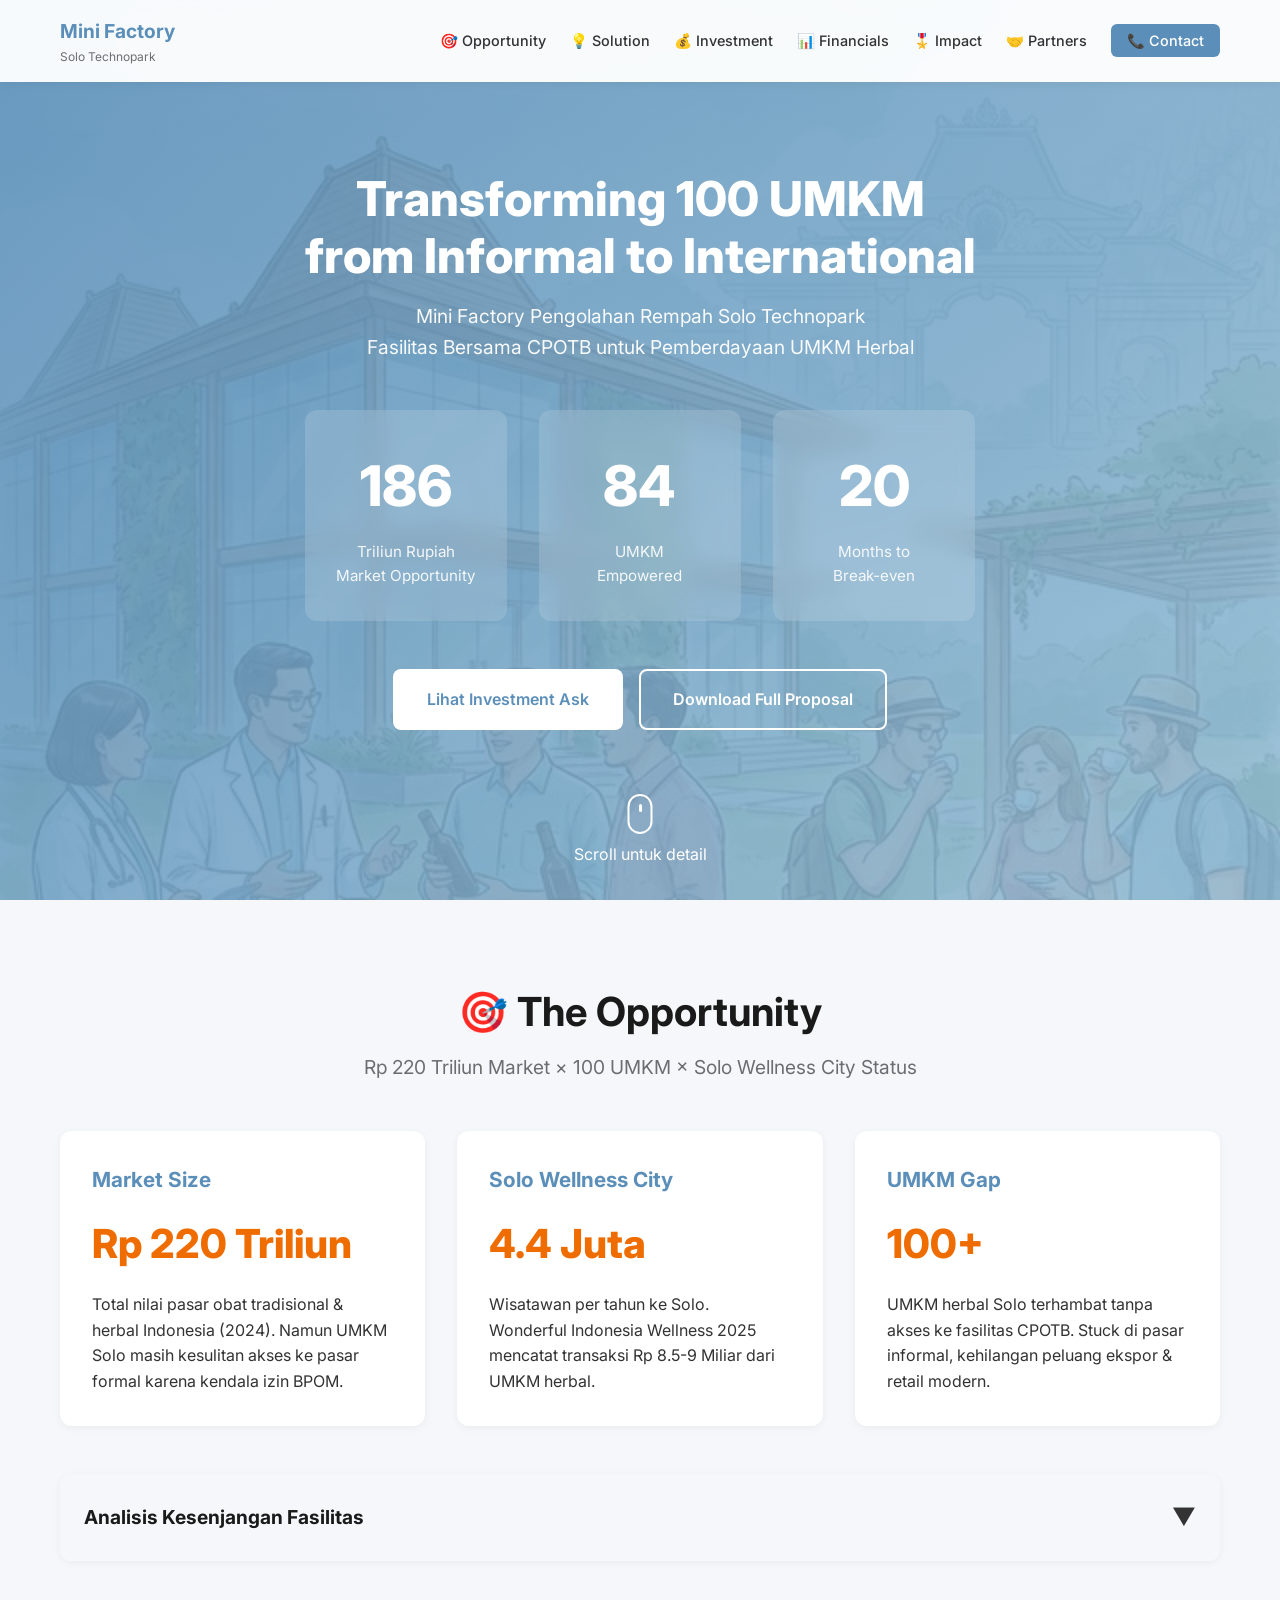
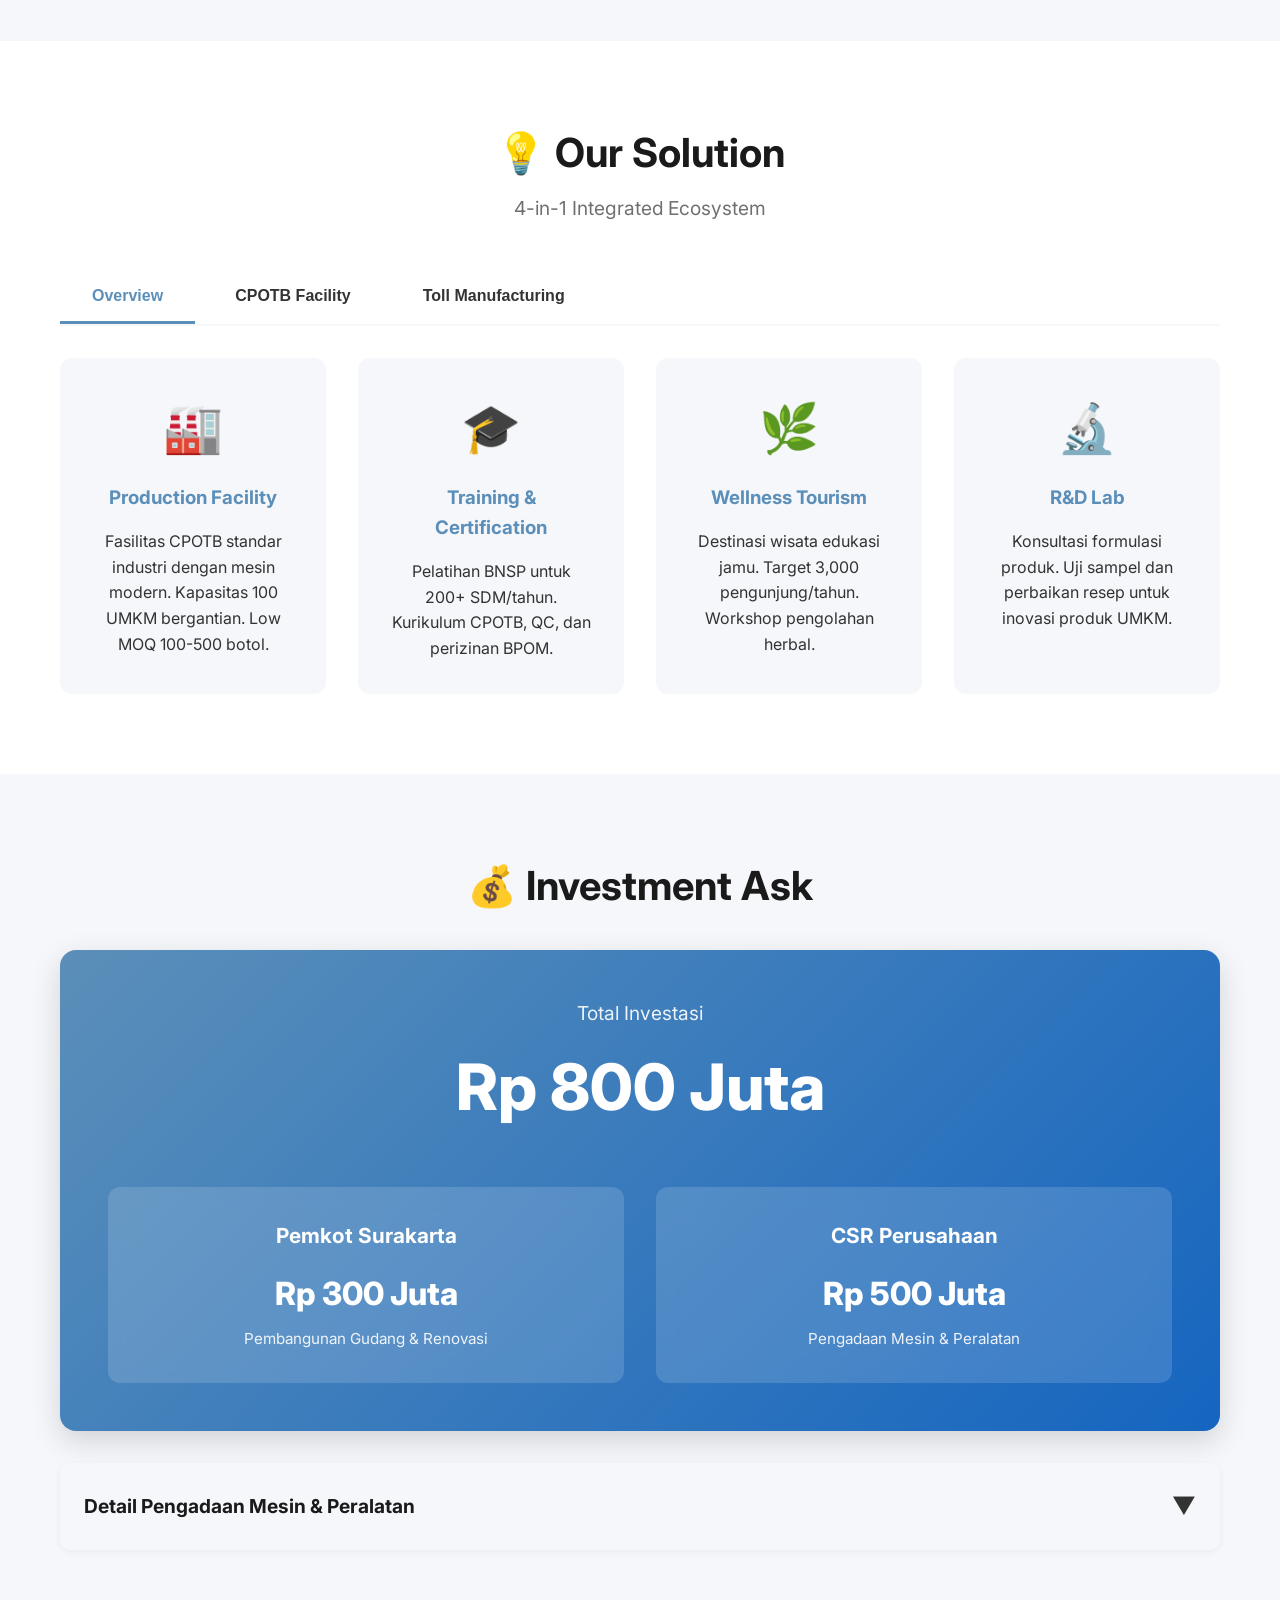
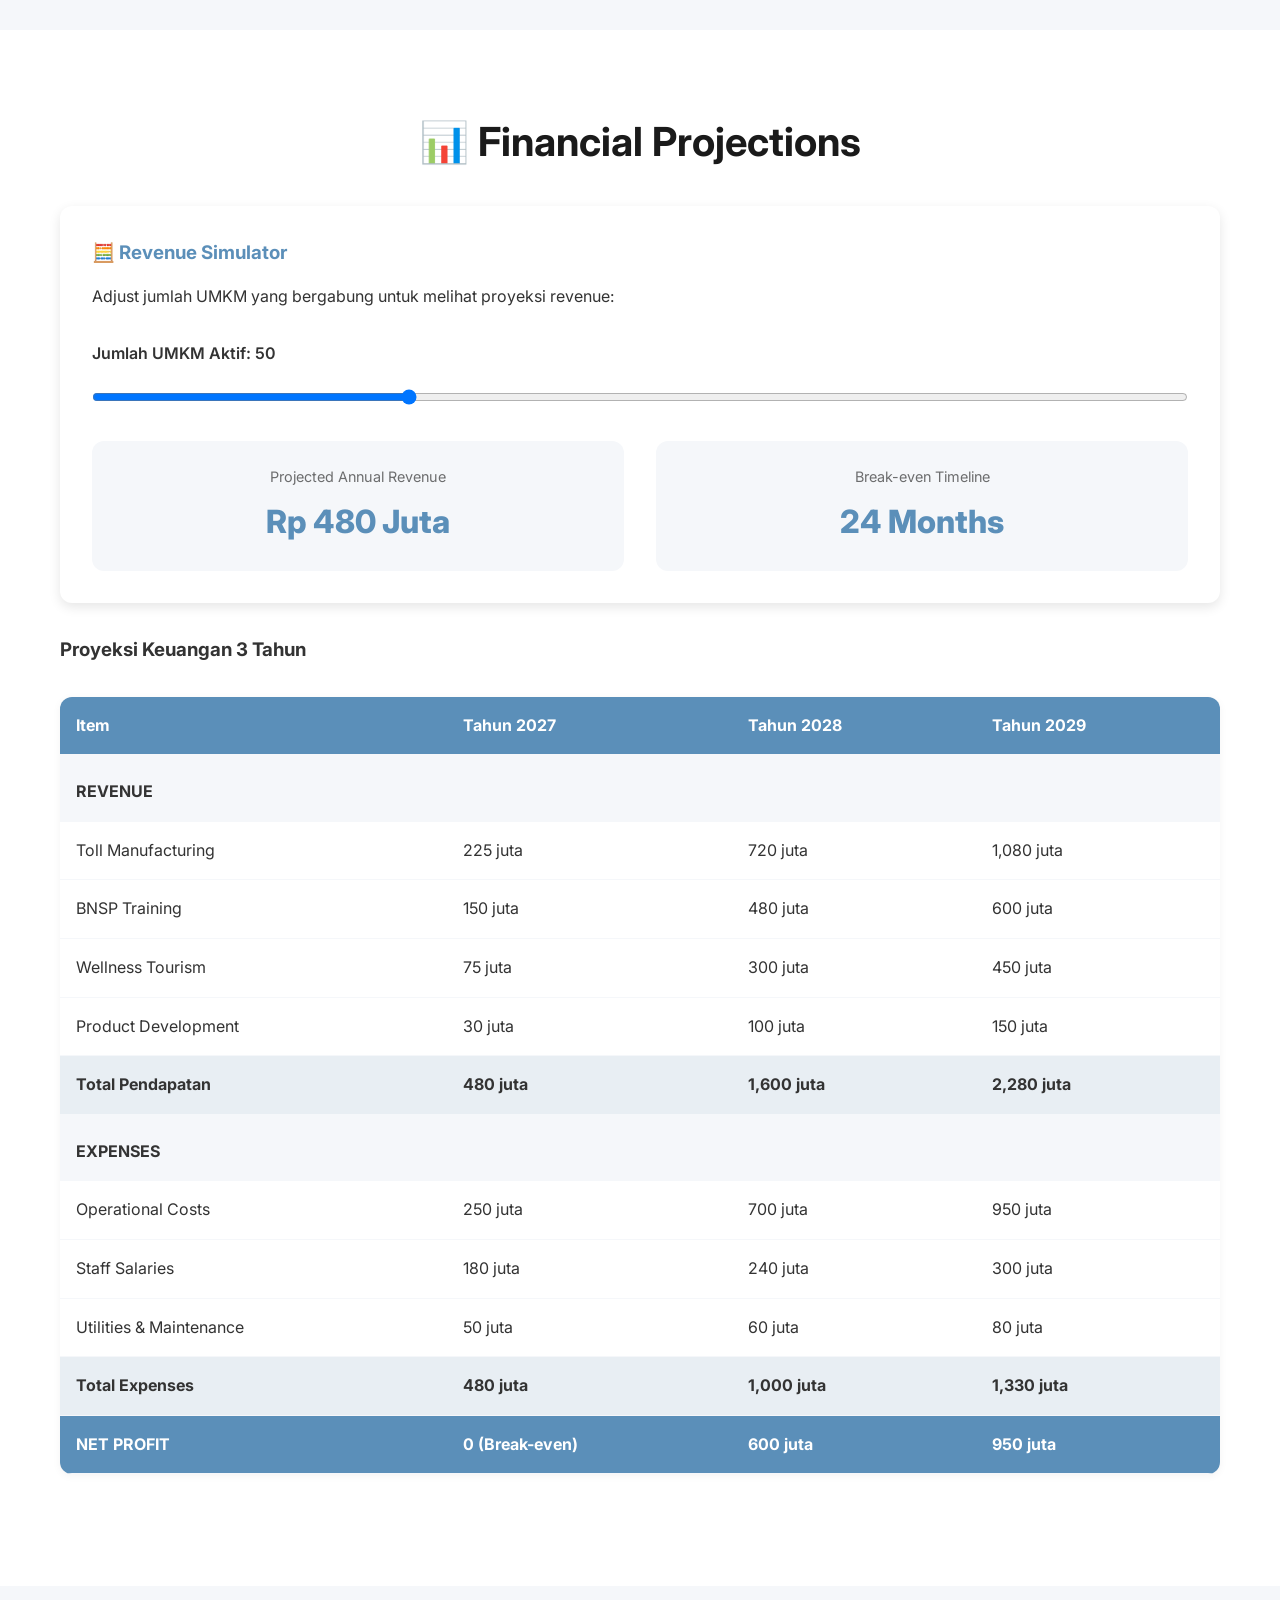
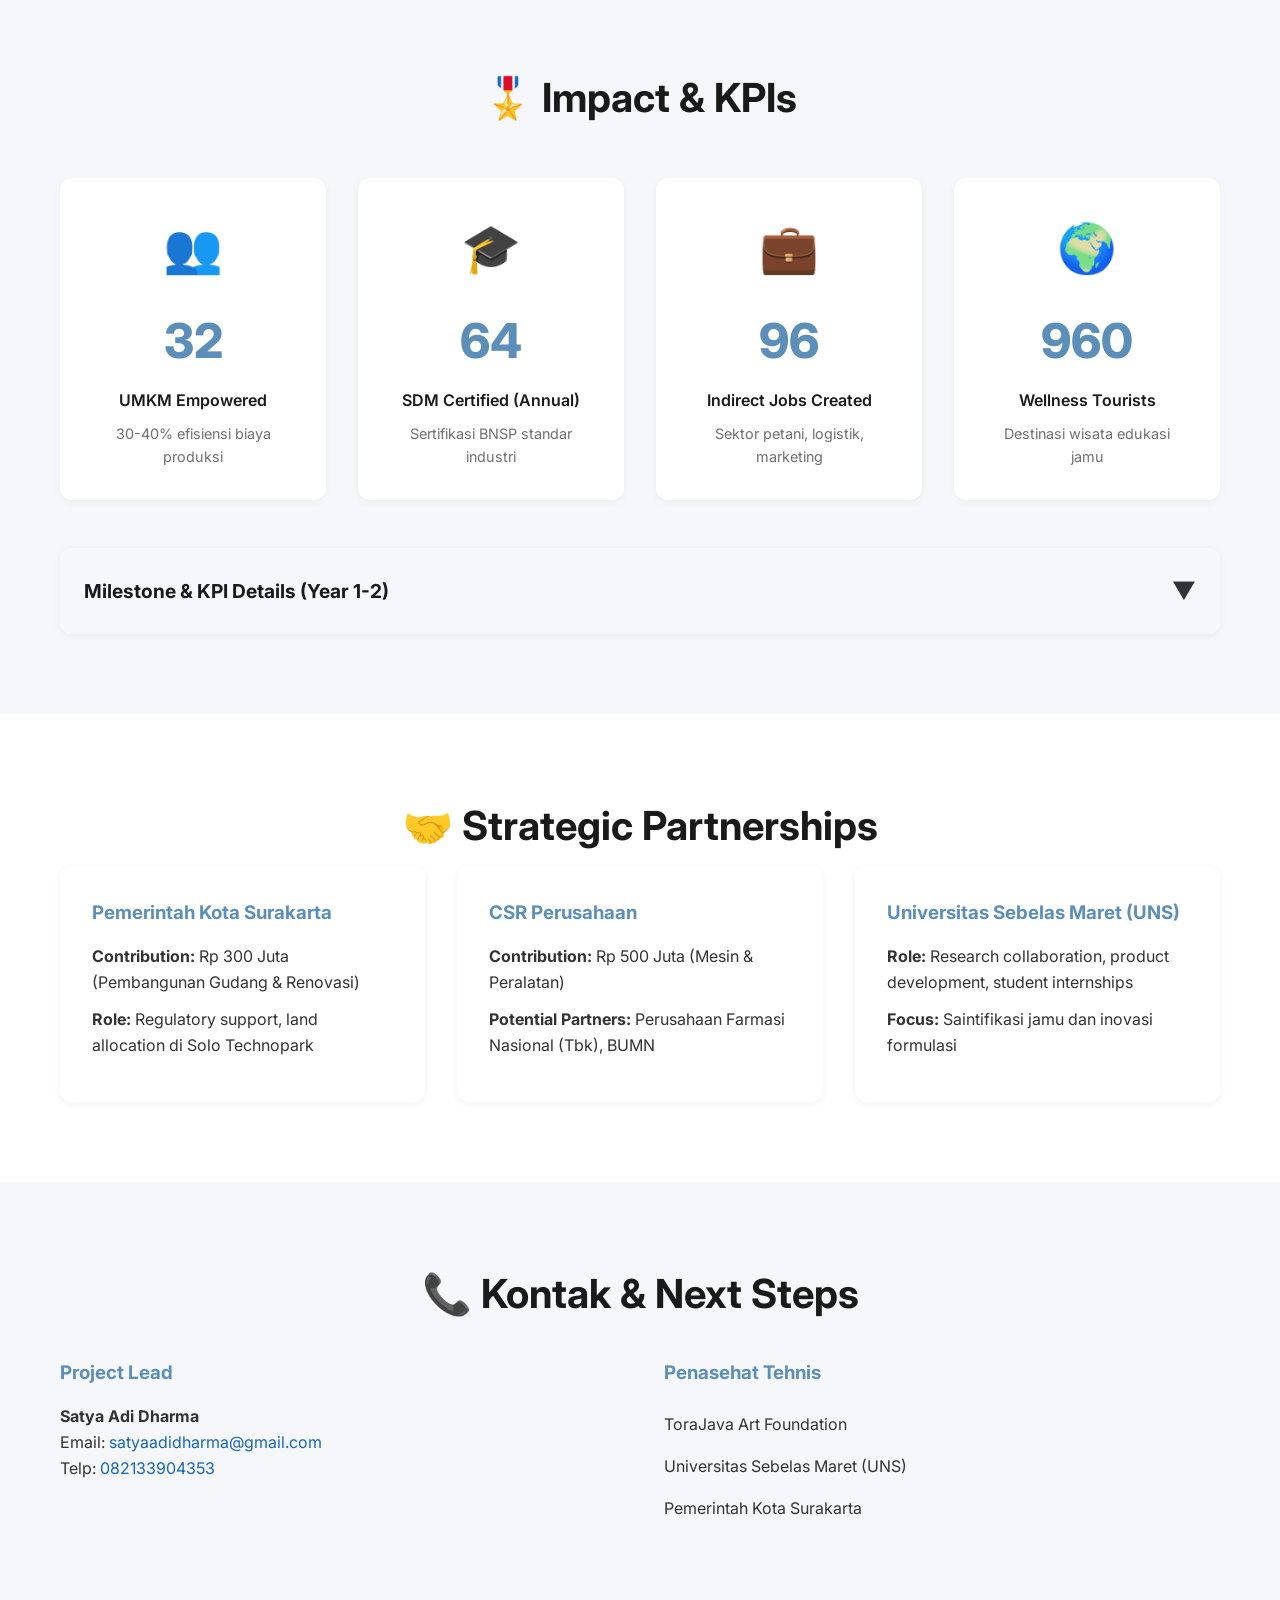
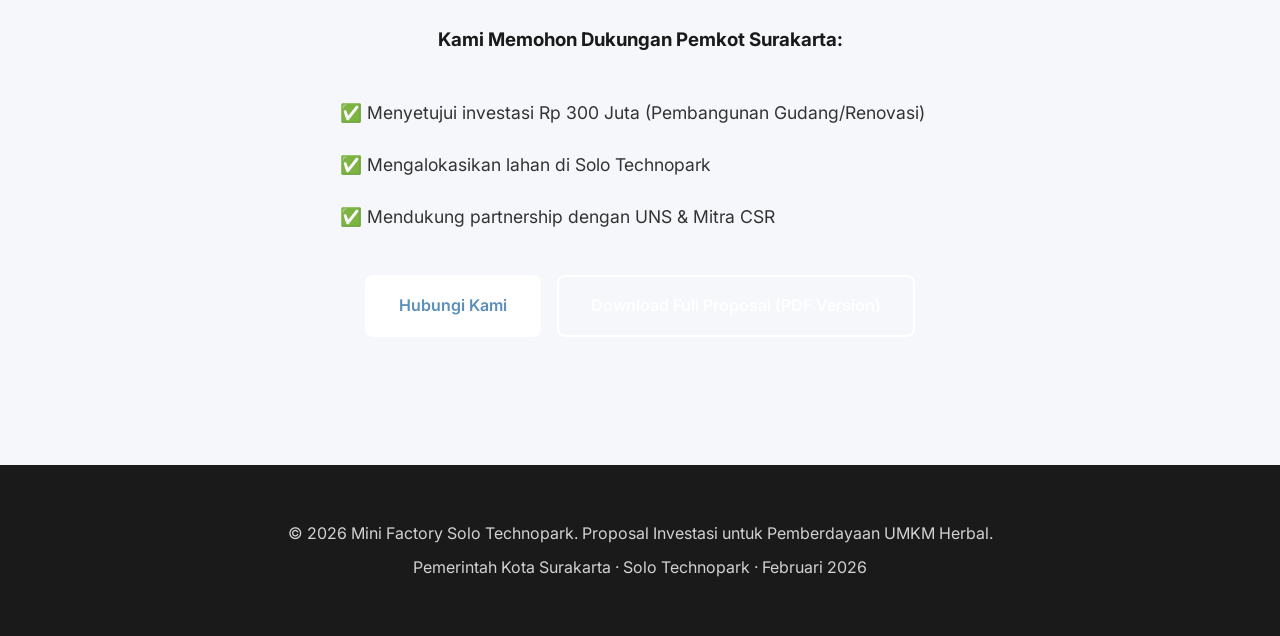
==== index_interactive.html @ 7e8d62c7 "Restore original long-scroll to index.html, rename interactive version to index_interactive.html" ====
<!DOCTYPE html>
<html lang="id">

<head>
  <meta charset="UTF-8">
  <meta name="viewport" content="width=device-width, initial-scale=1.0">
  <meta name="description"
    content="Mini Factory Solo Technopark - Fasilitas CPOTB Bersama untuk Pemberdayaan 100 UMKM Herbal">
  <title>Mini Factory Solo Technopark | Proposal Investasi</title>
  <link rel="stylesheet" href="style.css">
</head>

<body>
  <!-- Sticky Navigation -->
  <nav id="navbar">
    <div class="nav-container">
      <div class="nav-logo">
        <span class="logo-text">Mini Factory</span>
        <span class="logo-sub">Solo Technopark</span>
      </div>
      <ul class="nav-menu">
        <li><a href="#opportunity">🎯 Opportunity</a></li>
        <li><a href="#solution">💡 Solution</a></li>
        <li><a href="#investment">💰 Investment</a></li>
        <li><a href="#financials">📊 Financials</a></li>
        <li><a href="#impact">🎖️ Impact</a></li>
        <li><a href="#partners">🤝 Partners</a></li>
        <li><a href="#contact" class="nav-cta">📞 Contact</a></li>
      </ul>
      <button class="hamburger" id="hamburger">
        <span></span>
        <span></span>
        <span></span>
      </button>
    </div>
  </nav>

  <!-- Hero Section -->
  <section id="hero">
    <div class="hero-overlay"></div>
    <div class="hero-content">
      <h1 class="hero-title">Transforming 100 UMKM<br>from Informal to International</h1>
      <p class="hero-subtitle">Mini Factory Pengolahan Rempah Solo Technopark<br>Fasilitas Bersama CPOTB untuk
        Pemberdayaan UMKM Herbal</p>

      <!-- Key Stats Cards -->
      <div class="stats-grid">
        <div class="stat-card">
          <div class="stat-number" data-target="220">0</div>
          <div class="stat-label">Triliun Rupiah<br>Market Opportunity</div>
        </div>
        <div class="stat-card">
          <div class="stat-number" data-target="100">0</div>
          <div class="stat-label">UMKM<br>Empowered</div>
        </div>
        <div class="stat-card">
          <div class="stat-number" data-target="24">0</div>
          <div class="stat-label">Months to<br>Break-even</div>
        </div>
      </div>

      <div class="hero-cta">
        <a href="#investment" class="btn btn-primary">Lihat Investment Ask</a>
        <a href="index_backup_20260210_224505.html" class="btn btn-secondary" target="_blank">Download Full Proposal</a>
      </div>
    </div>
    <div class="scroll-indicator">
      <div class="mouse">
        <div class="wheel"></div>
      </div>
      <p>Scroll untuk detail</p>
    </div>
  </section>

  <!-- Opportunity Section -->
  <section id="opportunity" class="content-section">
    <div class="container">
      <h2 class="section-title">🎯 The Opportunity</h2>
      <div class="subtitle">Rp 220 Triliun Market × 100 UMKM × Solo Wellness City Status</div>

      <div class="opportunity-grid">
        <div class="opportunity-card">
          <h3>Market Size</h3>
          <p class="big-number">Rp 220 Triliun</p>
          <p>Total nilai pasar obat tradisional & herbal Indonesia (2024). Namun UMKM Solo masih kesulitan akses ke
            pasar formal karena kendala izin BPOM.</p>
        </div>
        <div class="opportunity-card">
          <h3>Solo Wellness City</h3>
          <p class="big-number">4.4 Juta</p>
          <p>Wisatawan per tahun ke Solo. Wonderful Indonesia Wellness 2025 mencatat transaksi Rp 8.5-9 Miliar dari UMKM
            herbal.</p>
        </div>
        <div class="opportunity-card">
          <h3>UMKM Gap</h3>
          <p class="big-number">100+</p>
          <p>UMKM herbal Solo terhambat tanpa akses ke fasilitas CPOTB. Stuck di pasar informal, kehilangan peluang
            ekspor & retail modern.</p>
        </div>
      </div>

      <!-- Facility Gap Table (Accordion) -->
      <div class="accordion">
        <div class="accordion-header" data-target="facility-gap">
          <h3>Analisis Kesenjangan Fasilitas</h3>
          <span class="accordion-icon">▼</span>
        </div>
        <div class="accordion-content" id="facility-gap">
          <table>
            <thead>
              <tr>
                <th>Fasilitas Existing</th>
                <th>Layanan</th>
                <th>Gap/Keterbatasan bagi UMKM</th>
              </tr>
            </thead>
            <tbody>
              <tr>
                <td>Pabrik Besar (IOT/UKOT)</td>
                <td>Produksi massal</td>
                <td>❌ High MOQ (Minimal Order Tinggi)</td>
              </tr>
              <tr>
                <td>Poltekkes Surakarta</td>
                <td>Pendidikan D3 Jamu</td>
                <td>❌ Fokus pendidikan, bukan produksi</td>
              </tr>
              <tr>
                <td>BPVP/BLK Surakarta</td>
                <td>Pelatihan barista jamu</td>
                <td>❌ Hanya training, tanpa fasilitas processing</td>
              </tr>
              <tr>
                <td>Pasar Jamu Nguter</td>
                <td>Pasar tradisional</td>
                <td>❌ Pusat perdagangan, bukan fasilitas CPOTB</td>
              </tr>
            </tbody>
          </table>
        </div>
      </div>
    </div>
  </section>

  <!-- Solution Section -->
  <section id="solution" class="content-section bg-light">
    <div class="container">
      <h2 class="section-title">💡 Our Solution</h2>
      <div class="subtitle">4-in-1 Integrated Ecosystem</div>

      <!-- Tab Navigation -->
      <div class="tabs">
        <div class="tab-nav">
          <button class="tab-btn active" data-tab="overview">Overview</button>
          <button class="tab-btn" data-tab="facility">CPOTB Facility</button>
          <button class="tab-btn" data-tab="tollmfg">Toll Manufacturing</button>
        </div>

        <!-- Tab Content: Overview -->
        <div class="tab-content active" id="overview">
          <div class="ecosystem-grid">
            <div class="ecosystem-card">
              <div class="icon">🏭</div>
              <h3>Production Facility</h3>
              <p>Fasilitas CPOTB standar industri dengan mesin modern. Kapasitas 100 UMKM bergantian. Low MOQ 100-500
                botol.</p>
            </div>
            <div class="ecosystem-card">
              <div class="icon">🎓</div>
              <h3>Training & Certification</h3>
              <p>Pelatihan BNSP untuk 200+ SDM/tahun. Kurikulum CPOTB, QC, dan perizinan BPOM.</p>
            </div>
            <div class="ecosystem-card">
              <div class="icon">🌿</div>
              <h3>Wellness Tourism</h3>
              <p>Destinasi wisata edukasi jamu. Target 3,000 pengunjung/tahun. Workshop pengolahan herbal.</p>
            </div>
            <div class="ecosystem-card">
              <div class="icon">🔬</div>
              <h3>R&D Lab</h3>
              <p>Konsultasi formulasi produk. Uji sampel dan perbaikan resep untuk inovasi produk UMKM.</p>
            </div>
          </div>
        </div>

        <!-- Tab Content: CPOTB Facility -->
        <div class="tab-content" id="facility">
          <h3>Spesifikasi Fasilitas CPOTB</h3>
          <ul class="feature-list">
            <li>✅ Ruang Produksi Sterile (Clean Room)</li>
            <li>✅ Mesin Grinding & Extraction Modern</li>
            <li>✅ Packaging Line (Sachet & Capsule)</li>
            <li>✅ Quality Control Laboratory</li>
            <li>✅ Cold Storage untuk Bahan Baku</li>
            <li>✅ HVAC System (Kontrol Suhu & Kelembaban)</li>
          </ul>
          <p><strong>Lokasi:</strong> Solo Technopark, dekat dengan UMKM cluster dan destinasi wisata.</p>
        </div>

        <!-- Tab Content: Toll Manufacturing -->
        <div class="tab-content" id="tollmfg">
          <h3>Model Toll Manufacturing (Maklon)</h3>
          <p>UMKM membawa bahan baku dan formula → Mini Factory menyediakan fasilitas produksi & QC → Produk jadi legal
            (berizin BPOM).</p>
          <div class="comparison-table">
            <div class="comparison-col">
              <h4>❌ Tanpa Mini Factory</h4>
              <ul>
                <li>Produksi di dapur rumah</li>
                <li>Tidak higienis standar industri</li>
                <li>Tidak lulus BPOM</li>
                <li>Tidak bisa masuk pasar modern</li>
              </ul>
            </div>
            <div class="comparison-col">
              <h4>✅ Dengan Mini Factory</h4>
              <ul>
                <li>Sewa fasilitas CPOTB</li>
                <li>Produk terstandar & higienis</li>
                <li>Lulus BPOM</li>
                <li>Ekspor & Retail Ready</li>
              </ul>
            </div>
          </div>
        </div>
      </div>
    </div>
  </section>

  <!-- Investment Section -->
  <section id="investment" class="content-section">
    <div class="container">
      <h2 class="section-title">💰 Investment Ask</h2>
      <div class="investment-highlight">
        <div class="investment-total">
          <span class="label">Total Investasi</span>
          <span class="amount">Rp 800 Juta</span>
        </div>
        <div class="investment-breakdown">
          <div class="breakdown-item">
            <div class="breakdown-source">Pemkot Surakarta</div>
            <div class="breakdown-amount">Rp 300 Juta</div>
            <div class="breakdown-desc">Pembangunan Gudang & Renovasi</div>
          </div>
          <div class="breakdown-item">
            <div class="breakdown-source">CSR Perusahaan</div>
            <div class="breakdown-amount">Rp 500 Juta</div>
            <div class="breakdown-desc">Pengadaan Mesin & Peralatan</div>
          </div>
        </div>
      </div>

      <!-- Equipment Breakdown (Accordion) -->
      <div class="accordion">
        <div class="accordion-header" data-target="equipment-detail">
          <h3>Detail Pengadaan Mesin & Peralatan</h3>
          <span class="accordion-icon">▼</span>
        </div>
        <div class="accordion-content" id="equipment-detail">
          <table>
            <thead>
              <tr>
                <th>Komponen</th>
                <th>Detail</th>
                <th>Nilai (Rp)</th>
              </tr>
            </thead>
            <tbody>
              <tr>
                <td>Mesin Process</td>
                <td>Grinding, Extracting</td>
                <td>300,000,000</td>
              </tr>
              <tr>
                <td>Mesin Filling & Packaging</td>
                <td>Sachet & Capsule</td>
                <td>100,000,000</td>
              </tr>
              <tr>
                <td>Peralatan Lab QC</td>
                <td>Mikroskop, Alat Uji</td>
                <td>100,000,000</td>
              </tr>
            </tbody>
          </table>
        </div>
      </div>
    </div>
  </section>

  <!-- Financials Section -->
  <section id="financials" class="content-section bg-light">
    <div class="container">
      <h2 class="section-title">📊 Financial Projections</h2>

      <!-- Interactive Calculator -->
      <div class="calculator-box">
        <h3>🧮 Revenue Simulator</h3>
        <p>Adjust jumlah UMKM yang bergabung untuk melihat proyeksi revenue:</p>
        <div class="slider-container">
          <label for="umkm-slider">Jumlah UMKM Aktif: <span id="umkm-value">50</span></label>
          <input type="range" id="umkm-slider" min="30" max="100" value="50" step="5">
        </div>
        <div class="calc-results">
          <div class="calc-item">
            <span class="calc-label">Projected Annual Revenue</span>
            <span class="calc-value" id="revenue-result">Rp 480 Juta</span>
          </div>
          <div class="calc-item">
            <span class="calc-label">Break-even Timeline</span>
            <span class="calc-value" id="breakeven-result">24 Months</span>
          </div>
        </div>
      </div>

      <!-- 3-Year Projection Table -->
      <h3>Proyeksi Keuangan 3 Tahun</h3>
      <table class="financial-table">
        <thead>
          <tr>
            <th>Item</th>
            <th>Tahun 2027</th>
            <th>Tahun 2028</th>
            <th>Tahun 2029</th>
          </tr>
        </thead>
        <tbody>
          <tr class="section-row">
            <td colspan="4"><strong>REVENUE</strong></td>
          </tr>
          <tr>
            <td>Toll Manufacturing</td>
            <td>225 juta</td>
            <td>720 juta</td>
            <td>1,080 juta</td>
          </tr>
          <tr>
            <td>BNSP Training</td>
            <td>150 juta</td>
            <td>480 juta</td>
            <td>600 juta</td>
          </tr>
          <tr>
            <td>Wellness Tourism</td>
            <td>75 juta</td>
            <td>300 juta</td>
            <td>450 juta</td>
          </tr>
          <tr>
            <td>Product Development</td>
            <td>30 juta</td>
            <td>100 juta</td>
            <td>150 juta</td>
          </tr>
          <tr class="total-row">
            <td><strong>Total Pendapatan</strong></td>
            <td><strong>480 juta</strong></td>
            <td><strong>1,600 juta</strong></td>
            <td><strong>2,280 juta</strong></td>
          </tr>
          <tr class="section-row">
            <td colspan="4"><strong>EXPENSES</strong></td>
          </tr>
          <tr>
            <td>Operational Costs</td>
            <td>250 juta</td>
            <td>700 juta</td>
            <td>950 juta</td>
          </tr>
          <tr>
            <td>Staff Salaries</td>
            <td>180 juta</td>
            <td>240 juta</td>
            <td>300 juta</td>
          </tr>
          <tr>
            <td>Utilities & Maintenance</td>
            <td>50 juta</td>
            <td>60 juta</td>
            <td>80 juta</td>
          </tr>
          <tr class="total-row">
            <td><strong>Total Expenses</strong></td>
            <td><strong>480 juta</strong></td>
            <td><strong>1,000 juta</strong></td>
            <td><strong>1,330 juta</strong></td>
          </tr>
          <tr class="highlight-row">
            <td><strong>NET PROFIT</strong></td>
            <td><strong>0 (Break-even)</strong></td>
            <td><strong>600 juta</strong></td>
            <td><strong>950 juta</strong></td>
          </tr>
        </tbody>
      </table>
    </div>
  </section>

  <!-- Impact Section -->
  <section id="impact" class="content-section">
    <div class="container">
      <h2 class="section-title">🎖️ Impact & KPIs</h2>

      <div class="impact-grid">
        <div class="impact-card">
          <div class="impact-icon">👥</div>
          <div class="impact-number" data-target="100">0</div>
          <div class="impact-label">UMKM Empowered</div>
          <div class="impact-desc">30-40% efisiensi biaya produksi</div>
        </div>
        <div class="impact-card">
          <div class="impact-icon">🎓</div>
          <div class="impact-number" data-target="200">0</div>
          <div class="impact-label">SDM Certified (Annual)</div>
          <div class="impact-desc">Sertifikasi BNSP standar industri</div>
        </div>
        <div class="impact-card">
          <div class="impact-icon">💼</div>
          <div class="impact-number" data-target="300">0</div>
          <div class="impact-label">Indirect Jobs Created</div>
          <div class="impact-desc">Sektor petani, logistik, marketing</div>
        </div>
        <div class="impact-card">
          <div class="impact-icon">🌍</div>
          <div class="impact-number" data-target="3000">0</div>
          <div class="impact-label">Wellness Tourists</div>
          <div class="impact-desc">Destinasi wisata edukasi jamu</div>
        </div>
      </div>

      <!-- Year 1 KPIs Table (Accordion) -->
      <div class="accordion">
        <div class="accordion-header" data-target="kpi-detail">
          <h3>Milestone & KPI Details (Year 1-2)</h3>
          <span class="accordion-icon">▼</span>
        </div>
        <div class="accordion-content" id="kpi-detail">
          <h4>UMKM Empowerment Metrics</h4>
          <table>
            <thead>
              <tr>
                <th>KPI</th>
                <th>Target Tahun 1</th>
                <th>Target Tahun 2</th>
              </tr>
            </thead>
            <tbody>
              <tr>
                <td>Number of UMKM using facility</td>
                <td>50 Mitra Aktif</td>
                <td>100 Mitra Aktif</td>
              </tr>
              <tr>
                <td>BPOM licenses obtained</td>
                <td>25 New Licenses</td>
                <td>50 New Licenses</td>
              </tr>
              <tr>
                <td>Avg. revenue increase per UMKM</td>
                <td>+200%</td>
                <td>+300%</td>
              </tr>
            </tbody>
          </table>
        </div>
      </div>
    </div>
  </section>

  <!-- Partners Section -->
  <section id="partners" class="content-section bg-light">
    <div class="container">
      <h2 class="section-title">🤝 Strategic Partnerships</h2>

      <div class="partners-grid">
        <div class="partner-card">
          <h3>Pemerintah Kota Surakarta</h3>
          <p><strong>Contribution:</strong> Rp 300 Juta (Pembangunan Gudang & Renovasi)</p>
          <p><strong>Role:</strong> Regulatory support, land allocation di Solo Technopark</p>
        </div>
        <div class="partner-card">
          <h3>CSR Perusahaan</h3>
          <p><strong>Contribution:</strong> Rp 500 Juta (Mesin & Peralatan)</p>
          <p><strong>Potential Partners:</strong> Perusahaan Farmasi Nasional (Tbk), BUMN</p>
        </div>
        <div class="partner-card">
          <h3>Universitas Sebelas Maret (UNS)</h3>
          <p><strong>Role:</strong> Research collaboration, product development, student internships</p>
          <p><strong>Focus:</strong> Saintifikasi jamu dan inovasi formulasi</p>
        </div>
      </div>
    </div>
  </section>

  <!-- Contact Section -->
  <section id="contact" class="content-section">
    <div class="container">
      <h2 class="section-title">📞 Kontak & Next Steps</h2>

      <div class="contact-box">
        <div class="contact-info">
          <h3>Project Lead</h3>
          <p><strong>Satya Adi Dharma</strong></p>
          <p>Email: <a href="mailto:satyaadidharma@gmail.com">satyaadidharma@gmail.com</a></p>
          <p>Telp: <a href="tel:082133904353">082133904353</a></p>
        </div>
        <div class="contact-advisors">
          <h3>Penasehat Tehnis</h3>
          <ul>
            <li>ToraJava Art Foundation</li>
            <li>Universitas Sebelas Maret (UNS)</li>
            <li>Pemerintah Kota Surakarta</li>
          </ul>
        </div>
      </div>

      <div class="cta-box">
        <h3>Kami Memohon Dukungan Pemkot Surakarta:</h3>
        <ul class="request-list">
          <li>✅ Menyetujui investasi Rp 300 Juta (Pembangunan Gudang/Renovasi)</li>
          <li>✅ Mengalokasikan lahan di Solo Technopark</li>
          <li>✅ Mendukung partnership dengan UNS & Mitra CSR</li>
        </ul>
        <div class="cta-buttons">
          <a href="mailto:satyaadidharma@gmail.com?subject=Interest in Mini Factory Project"
            class="btn btn-primary">Hubungi Kami</a>
          <a href="index_backup_20260210_224505.html" class="btn btn-secondary" target="_blank">Download Full Proposal
            (PDF Version)</a>
        </div>
      </div>
    </div>
  </section>

  <!-- Footer -->
  <footer>
    <div class="container">
      <p>&copy; 2026 Mini Factory Solo Technopark. Proposal Investasi untuk Pemberdayaan UMKM Herbal.</p>
      <p>Pemerintah Kota Surakarta · Solo Technopark · Februari 2026</p>
    </div>
  </footer>

  <script src="script.js"></script>
</body>

</html>
---- style.css ----
@import url('https://fonts.googleapis.com/css2?family=Inter:wght@300;400;600;700;800&display=swap');

:root {
    --primary-color: #5B8FB9;
    --secondary-color: #1565C0;
    --accent-color: #EF6C00;
    --bg-color: #F5F7FA;
    --text-color: #333;
    --heading-color: #1A1A1A;
    --card-bg: #FFFFFF;
    --shadow-sm: 0 2px 8px rgba(0, 0, 0, 0.05);
    --shadow-md: 0 4px 12px rgba(0, 0, 0, 0.1);
    --shadow-lg: 0 10px 30px rgba(0, 0, 0, 0.15);
    --transition-fast: 0.2s ease;
    --transition-normal: 0.3s ease;
}

* {
    margin: 0;
    padding: 0;
    box-sizing: border-box;
}

html {
    scroll-behavior: smooth;
}

body {
    font-family: 'Inter', sans-serif;
    line-height: 1.6;
    color: var(--text-color);
    background-color: var(--bg-color);
}

.container {
    max-width: 1200px;
    margin: 0 auto;
    padding: 0 20px;
}

/* ========== NAVIGATION ========== */
#navbar {
    position: fixed;
    top: 0;
    left: 0;
    right: 0;
    background: rgba(255, 255, 255, 0.95);
    backdrop-filter: blur(10px);
    box-shadow: var(--shadow-sm);
    z-index: 1000;
    transition: var(--transition-normal);
}

.nav-container {
    max-width: 1200px;
    margin: 0 auto;
    padding: 1rem 20px;
    display: flex;
    justify-content: space-between;
    align-items: center;
}

.nav-logo {
    display: flex;
    flex-direction: column;
}

.logo-text {
    font-size: 1.2rem;
    font-weight: 700;
    color: var(--primary-color);
}

.logo-sub {
    font-size: 0.75rem;
    color: var(--text-color);
    opacity: 0.7;
}

.nav-menu {
    display: flex;
    list-style: none;
    gap: 1.5rem;
    align-items: center;
}

.nav-menu a {
    text-decoration: none;
    color: var(--text-color);
    font-weight: 500;
    font-size: 0.9rem;
    transition: var(--transition-fast);
    padding: 0.5rem 0;
    border-bottom: 2px solid transparent;
}

.nav-menu a:hover {
    color: var(--primary-color);
    border-bottom-color: var(--primary-color);
}

.nav-menu a.nav-cta {
    background: var(--primary-color);
    color: white;
    padding: 0.5rem 1rem;
    border-radius: 6px;
    border-bottom: none;
}

.nav-menu a.nav-cta:hover {
    background: var(--secondary-color);
}

.hamburger {
    display: none;
    flex-direction: column;
    gap: 4px;
    background: none;
    border: none;
    cursor: pointer;
}

.hamburger span {
    width: 25px;
    height: 3px;
    background: var(--text-color);
    border-radius: 2px;
    transition: var(--transition-normal);
}

/* ========== HERO SECTION ========== */
#hero {
    position: relative;
    min-height: 100vh;
    display: flex;
    align-items: center;
    justify-content: center;
    background: linear-gradient(135deg, #5B8FB9 0%, #8FB9D4 100%);
    color: white;
    text-align: center;
    padding: 2rem;
    background-image: url('images/solo_wellness_hub_hero.png');
    background-size: cover;
    background-position: center;
    background-blend-mode: overlay;
}

.hero-overlay {
    position: absolute;
    top: 0;
    left: 0;
    right: 0;
    bottom: 0;
    background: linear-gradient(135deg, rgba(91, 143, 185, 0.9) 0%, rgba(143, 185, 212, 0.85) 100%);
}

.hero-content {
    position: relative;
    z-index: 1;
    max-width: 1000px;
    animation: fadeInUp 1s ease;
}

.hero-title {
    font-size: 3rem;
    font-weight: 800;
    margin-bottom: 1rem;
    line-height: 1.2;
}

.hero-subtitle {
    font-size: 1.2rem;
    margin-bottom: 3rem;
    opacity: 0.95;
    font-weight: 400;
}

.stats-grid {
    display: grid;
    grid-template-columns: repeat(auto-fit, minmax(200px, 1fr));
    gap: 2rem;
    margin: 3rem 0;
}

.stat-card {
    background: rgba(255, 255, 255, 0.15);
    backdrop-filter: blur(10px);
    border-radius: 12px;
    padding: 2rem 1rem;
    transition: var(--transition-normal);
}

.stat-card:hover {
    transform: translateY(-5px);
    background: rgba(255, 255, 255, 0.2);
}

.stat-number {
    font-size: 3.5rem;
    font-weight: 800;
    margin-bottom: 0.5rem;
}

.stat-label {
    font-size: 0.95rem;
    opacity: 0.9;
}

.hero-cta {
    display: flex;
    gap: 1rem;
    justify-content: center;
    margin-top: 3rem;
    flex-wrap: wrap;
}

.btn {
    display: inline-block;
    padding: 1rem 2rem;
    border-radius: 8px;
    text-decoration: none;
    font-weight: 600;
    transition: var(--transition-normal);
    cursor: pointer;
    border: 2px solid transparent;
}

.btn-primary {
    background: white;
    color: var(--primary-color);
}

.btn-primary:hover {
    transform: translateY(-2px);
    box-shadow: var(--shadow-lg);
}

.btn-secondary {
    background: transparent;
    color: white;
    border-color: white;
}

.btn-secondary:hover {
    background: white;
    color: var(--primary-color);
}

.scroll-indicator {
    position: absolute;
    bottom: 2rem;
    left: 50%;
    transform: translateX(-50%);
    text-align: center;
    animation: bounce 2s infinite;
}

.mouse {
    width: 25px;
    height: 40px;
    border: 2px solid white;
    border-radius: 15px;
    position: relative;
    margin: 0 auto 0.5rem;
}

.wheel {
    width: 3px;
    height: 8px;
    background: white;
    border-radius: 2px;
    position: absolute;
    top: 8px;
    left: 50%;
    transform: translateX(-50%);
    animation: scroll 1.5s infinite;
}

/* ========== CONTENT SECTIONS ========== */
.content-section {
    padding: 5rem 0;
}

.bg-light {
    background: white;
}

.section-title {
    font-size: 2.5rem;
    color: var(--heading-color);
    margin-bottom: 0.5rem;
    text-align: center;
}

.subtitle {
    text-align: center;
    color: var(--text-color);
    opacity: 0.7;
    font-size: 1.2rem;
    margin-bottom: 3rem;
}

/* ========== OPPORTUNITY SECTION ========== */
.opportunity-grid {
    display: grid;
    grid-template-columns: repeat(auto-fit, minmax(300px, 1fr));
    gap: 2rem;
    margin-bottom: 3rem;
}

.opportunity-card {
    background: white;
    padding: 2rem;
    border-radius: 12px;
    box-shadow: var(--shadow-sm);
    transition: var(--transition-normal);
}

.opportunity-card:hover {
    transform: translateY(-5px);
    box-shadow: var(--shadow-md);
}

.opportunity-card h3 {
    color: var(--primary-color);
    margin-bottom: 1rem;
    font-size: 1.3rem;
}

.big-number {
    font-size: 2.5rem;
    font-weight: 800;
    color: var(--accent-color);
    margin: 1rem 0;
}

/* ========== ACCORDION ========== */
.accordion {
    background: white;
    border-radius: 12px;
    box-shadow: var(--shadow-sm);
    margin-top: 2rem;
    overflow: hidden;
}

.accordion-header {
    display: flex;
    justify-content: space-between;
    align-items: center;
    padding: 1.5rem;
    cursor: pointer;
    background: var(--bg-color);
    transition: var(--transition-fast);
}

.accordion-header:hover {
    background: #E8EEF3;
}

.accordion-header h3 {
    margin: 0;
    font-size: 1.2rem;
    color: var(--heading-color);
}

.accordion-icon {
    font-size: 1.5rem;
    transition: transform var(--transition-normal);
}

.accordion-header.active .accordion-icon {
    transform: rotate(180deg);
}

.accordion-content {
    max-height: 0;
    overflow: hidden;
    transition: max-height 0.4s ease;
}

.accordion-content.active {
    max-height: 1000px;
}

.accordion-content table {
    width: 100%;
}

/* ========== TABS ========== */
.tabs {
    margin-top: 2rem;
}

.tab-nav {
    display: flex;
    gap: 0.5rem;
    border-bottom: 2px solid var(--bg-color);
    margin-bottom: 2rem;
}

.tab-btn {
    padding: 1rem 2rem;
    background: none;
    border: none;
    font-size: 1rem;
    font-weight: 600;
    color: var(--text-color);
    cursor: pointer;
    border-bottom: 3px solid transparent;
    transition: var(--transition-fast);
}

.tab-btn:hover {
    color: var(--primary-color);
}

.tab-btn.active {
    color: var(--primary-color);
    border-bottom-color: var(--primary-color);
}

.tab-content {
    display: none;
    animation: fadeIn 0.5s ease;
}

.tab-content.active {
    display: block;
}

.ecosystem-grid {
    display: grid;
    grid-template-columns: repeat(auto-fit, minmax(250px, 1fr));
    gap: 2rem;
}

.ecosystem-card {
    text-align: center;
    padding: 2rem;
    background: var(--bg-color);
    border-radius: 12px;
    transition: var(--transition-normal);
}

.ecosystem-card:hover {
    transform: translateY(-5px);
    box-shadow: var(--shadow-md);
}

.ecosystem-card .icon {
    font-size: 3rem;
    margin-bottom: 1rem;
}

.ecosystem-card h3 {
    color: var(--primary-color);
    margin-bottom: 1rem;
}

.feature-list {
    list-style: none;
    padding: 1rem 0;
}

.feature-list li {
    padding: 0.75rem 0;
    border-bottom: 1px solid var(--bg-color);
}

.comparison-table {
    display: grid;
    grid-template-columns: 1fr 1fr;
    gap: 2rem;
    margin-top: 2rem;
}

.comparison-col {
    padding: 1.5rem;
    background: var(--bg-color);
    border-radius: 12px;
}

.comparison-col h4 {
    margin-bottom: 1rem;
    font-size: 1.2rem;
}

.comparison-col ul {
    list-style: none;
}

.comparison-col ul li {
    padding: 0.5rem 0;
}

/* ========== INVESTMENT SECTION ========== */
.investment-highlight {
    background: linear-gradient(135deg, var(--primary-color), var(--secondary-color));
    color: white;
    border-radius: 16px;
    padding: 3rem;
    margin: 2rem 0;
    box-shadow: var(--shadow-lg);
}

.investment-total {
    text-align: center;
    margin-bottom: 3rem;
}

.investment-total .label {
    font-size: 1.2rem;
    display: block;
    margin-bottom: 0.5rem;
    opacity: 0.9;
}

.investment-total .amount {
    font-size: 4rem;
    font-weight: 800;
    display: block;
}

.investment-breakdown {
    display: grid;
    grid-template-columns: repeat(auto-fit, minmax(250px, 1fr));
    gap: 2rem;
}

.breakdown-item {
    background: rgba(255, 255, 255, 0.15);
    backdrop-filter: blur(10px);
    padding: 2rem;
    border-radius: 12px;
    text-align: center;
}

.breakdown-source {
    font-size: 1.3rem;
    font-weight: 700;
    margin-bottom: 1rem;
}

.breakdown-amount {
    font-size: 2rem;
    font-weight: 800;
    margin-bottom: 0.5rem;
}

.breakdown-desc {
    font-size: 0.95rem;
    opacity: 0.9;
}

/* ========== CALCULATOR ========== */
.calculator-box {
    background: white;
    padding: 2rem;
    border-radius: 12px;
    box-shadow: var(--shadow-md);
    margin: 2rem 0;
}

.calculator-box h3 {
    color: var(--primary-color);
    margin-bottom: 1rem;
}

.slider-container {
    margin: 2rem 0;
}

.slider-container label {
    display: block;
    margin-bottom: 1rem;
    font-weight: 600;
}

#umkm-slider {
    width: 100%;
    height: 8px;
    border-radius: 4px;
    outline: none;
    background: var(--bg-color);
}

#umkm-slider::-webkit-slider-thumb {
    appearance: none;
    width: 20px;
    height: 20px;
    border-radius: 50%;
    background: var(--primary-color);
    cursor: pointer;
}

.calc-results {
    display: grid;
    grid-template-columns: 1fr 1fr;
    gap: 2rem;
    margin-top: 2rem;
}

.calc-item {
    text-align: center;
    padding: 1.5rem;
    background: var(--bg-color);
    border-radius: 12px;
}

.calc-label {
    display: block;
    font-size: 0.9rem;
    color: var(--text-color);
    opacity: 0.7;
    margin-bottom: 0.5rem;
}

.calc-value {
    display: block;
    font-size: 2rem;
    font-weight: 800;
    color: var(--primary-color);
}

/* ========== TABLES ========== */
table {
    width: 100%;
    border-collapse: collapse;
    margin: 2rem 0;
    background: white;
    border-radius: 12px;
    overflow: hidden;
    box-shadow: var(--shadow-sm);
}

thead {
    background-color: var(--primary-color);
    color: white;
}

th, td {
    padding: 1rem;
    text-align: left;
    border-bottom: 1px solid var(--bg-color);
}

tr:hover {
    background-color: #f8f9fa;
}

.financial-table .section-row td {
    background: var(--bg-color);
    font-weight: 600;
    padding-top: 1.5rem;
}

.financial-table .total-row {
    background: #E8EEF3;
    font-weight: 700;
}

.financial-table .highlight-row {
    background: var(--primary-color);
    color: white;
    font-weight: 800;
}

/* ========== IMPACT SECTION ========== */
.impact-grid {
    display: grid;
    grid-template-columns: repeat(auto-fit, minmax(220px, 1fr));
    gap: 2rem;
    margin: 3rem 0;
}

.impact-card {
    background: white;
    padding: 2rem;
    border-radius: 12px;
    box-shadow: var(--shadow-sm);
    text-align: center;
    transition: var(--transition-normal);
}

.impact-card:hover {
    transform: translateY(-5px);
    box-shadow: var(--shadow-md);
}

.impact-icon {
    font-size: 3rem;
    margin-bottom: 1rem;
}

.impact-number {
    font-size: 3rem;
    font-weight: 800;
    color: var(--primary-color);
    margin-bottom: 0.5rem;
}

.impact-label {
    font-weight: 600;
    margin-bottom: 0.5rem;
    color: var(--heading-color);
}

.impact-desc {
    font-size: 0.9rem;
    opacity: 0.7;
}

/* ========== PARTNERS SECTION ========== */
.partners-grid {
    display: grid;
    grid-template-columns: repeat(auto-fit, minmax(300px, 1fr));
    gap: 2rem;
}

.partner-card {
    background: white;
    padding: 2rem;
    border-radius: 12px;
    box-shadow: var(--shadow-sm);
    transition: var(--transition-normal);
}

.partner-card:hover {
    transform: translateY(-5px);
    box-shadow: var(--shadow-md);
}

.partner-card h3 {
    color: var(--primary-color);
    margin-bottom: 1rem;
}

.partner-card p {
    margin-bottom: 0.75rem;
}

/* ========== CONTACT SECTION ========== */
.contact-box {
    display: grid;
    grid-template-columns: 1fr 1fr;
    gap: 3rem;
    margin: 2rem 0;
}

.contact-info h3,
.contact-advisors h3 {
    color: var(--primary-color);
    margin-bottom: 1rem;
}

.contact-info a {
    color: var(--secondary-color);
    text-decoration: none;
}

.contact-info a:hover {
    text-decoration: underline;
}

.contact-advisors ul {
    list-style: none;
}

.contact-advisors ul li {
    padding: 0.5rem 0;
}

.cta-box {
    background: var(--bg-color);
    padding: 3rem;
    border-radius: 12px;
    margin-top: 3rem;
    text-align: center;
}

.cta-box h3 {
    color: var(--heading-color);
    margin-bottom: 1.5rem;
}

.request-list {
    list-style: none;
    text-align: left;
    max-width: 600px;
    margin: 2rem auto;
}

.request-list li {
    padding: 0.75rem 0;
    font-size: 1.1rem;
}

.cta-buttons {
    display: flex;
    gap: 1rem;
    justify-content: center;
    margin-top: 2rem;
    flex-wrap: wrap;
}

/* ========== FOOTER ========== */
footer {
    background: var(--heading-color);
    color: white;
    padding: 3rem 0;
    text-align: center;
}

footer p {
    opacity: 0.8;
    margin: 0.5rem 0;
}

/* ========== ANIMATIONS ========== */
@keyframes fadeInUp {
    from {
        opacity: 0;
        transform: translateY(30px);
    }
    to {
        opacity: 1;
        transform: translateY(0);
    }
}

@keyframes fadeIn {
    from { opacity: 0; }
    to { opacity: 1; }
}

@keyframes bounce {
    0%, 100% { transform: translateX(-50%) translateY(0); }
    50% { transform: translateX(-50%) translateY(-10px); }
}

@keyframes scroll {
    0% { opacity: 1; transform: translateX(-50%) translateY(0); }
    100% { opacity: 0; transform: translateX(-50%) translateY(15px); }
}

/* ========== RESPONSIVE ========== */
@media (max-width: 968px) {
    .nav-menu {
        display: none;
    }
    
    .hamburger {
        display: flex;
    }
    
    .hero-title {
        font-size: 2rem;
    }
    
    .stat-card {
        padding: 1.5rem 1rem;
    }
    
    .stat-number {
        font-size: 2.5rem;
    }
    
    .comparison-table {
        grid-template-columns: 1fr;
    }
    
    .contact-box {
        grid-template-columns: 1fr;
    }
    
    .calc-results {
        grid-template-columns: 1fr;
    }
    
    .investment-total .amount {
        font-size: 3rem;
    }
}

@media (max-width: 640px) {
    .hero-title {
        font-size: 1.75rem;
    }
    
    .hero-subtitle {
        font-size: 1rem;
    }
    
    .stats-grid {
        grid-template-columns: 1fr;
    }
    
    .section-title {
        font-size: 2rem;
    }
    
    .tab-nav {
        flex-direction: column;
    }
    
    .tab-btn {
        text-align: left;
    }
}
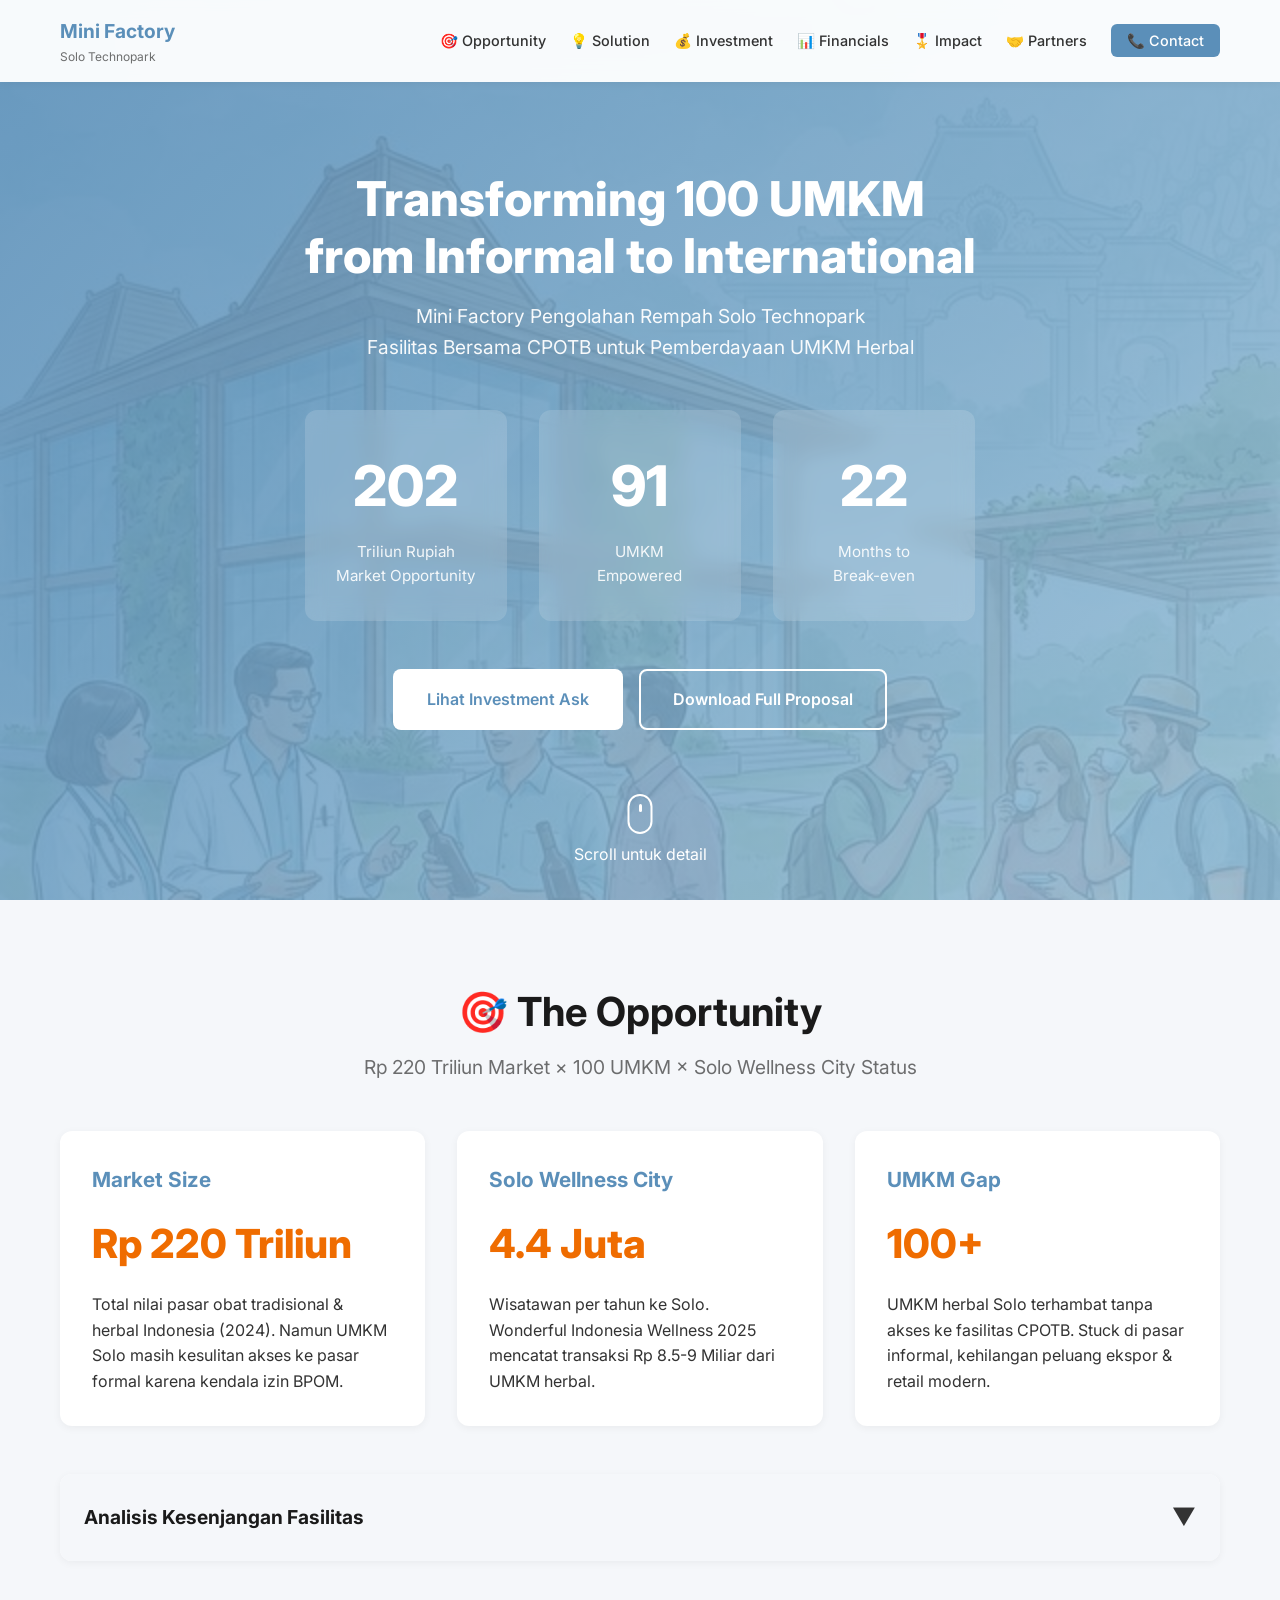
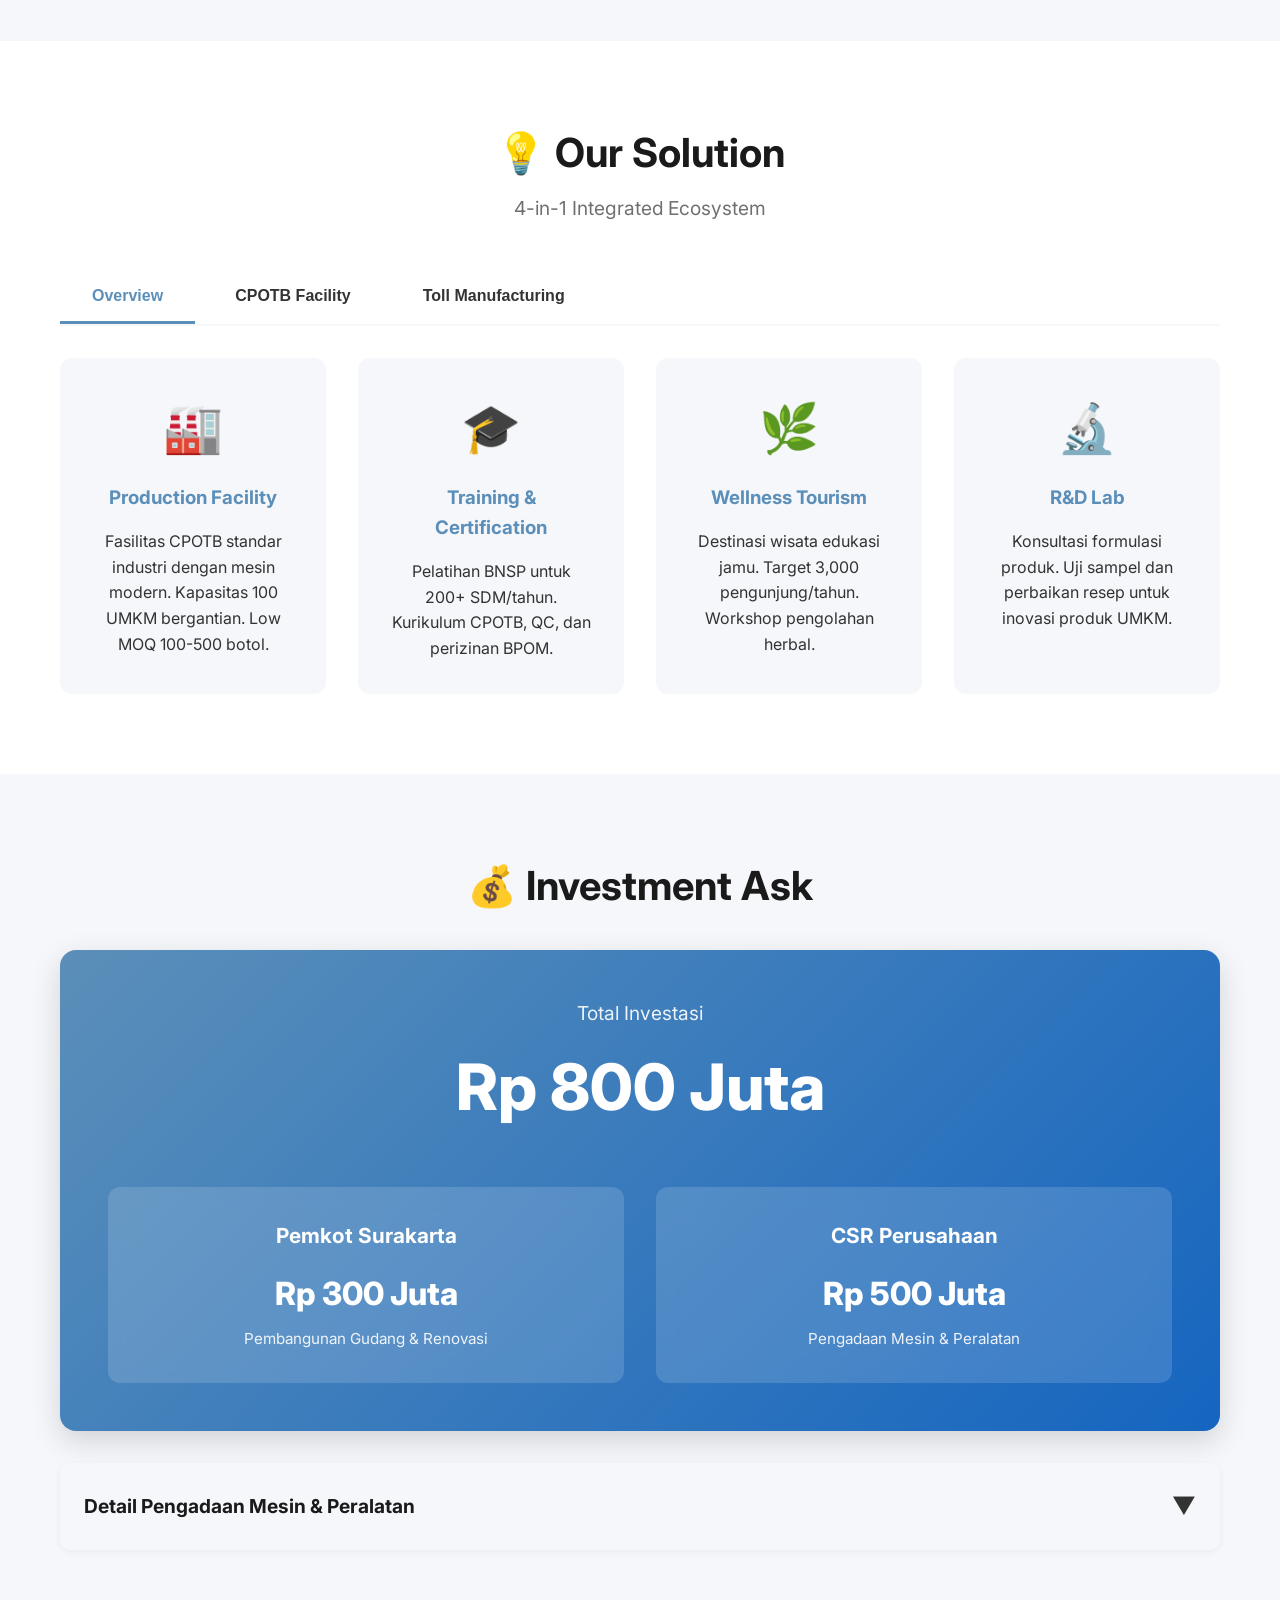
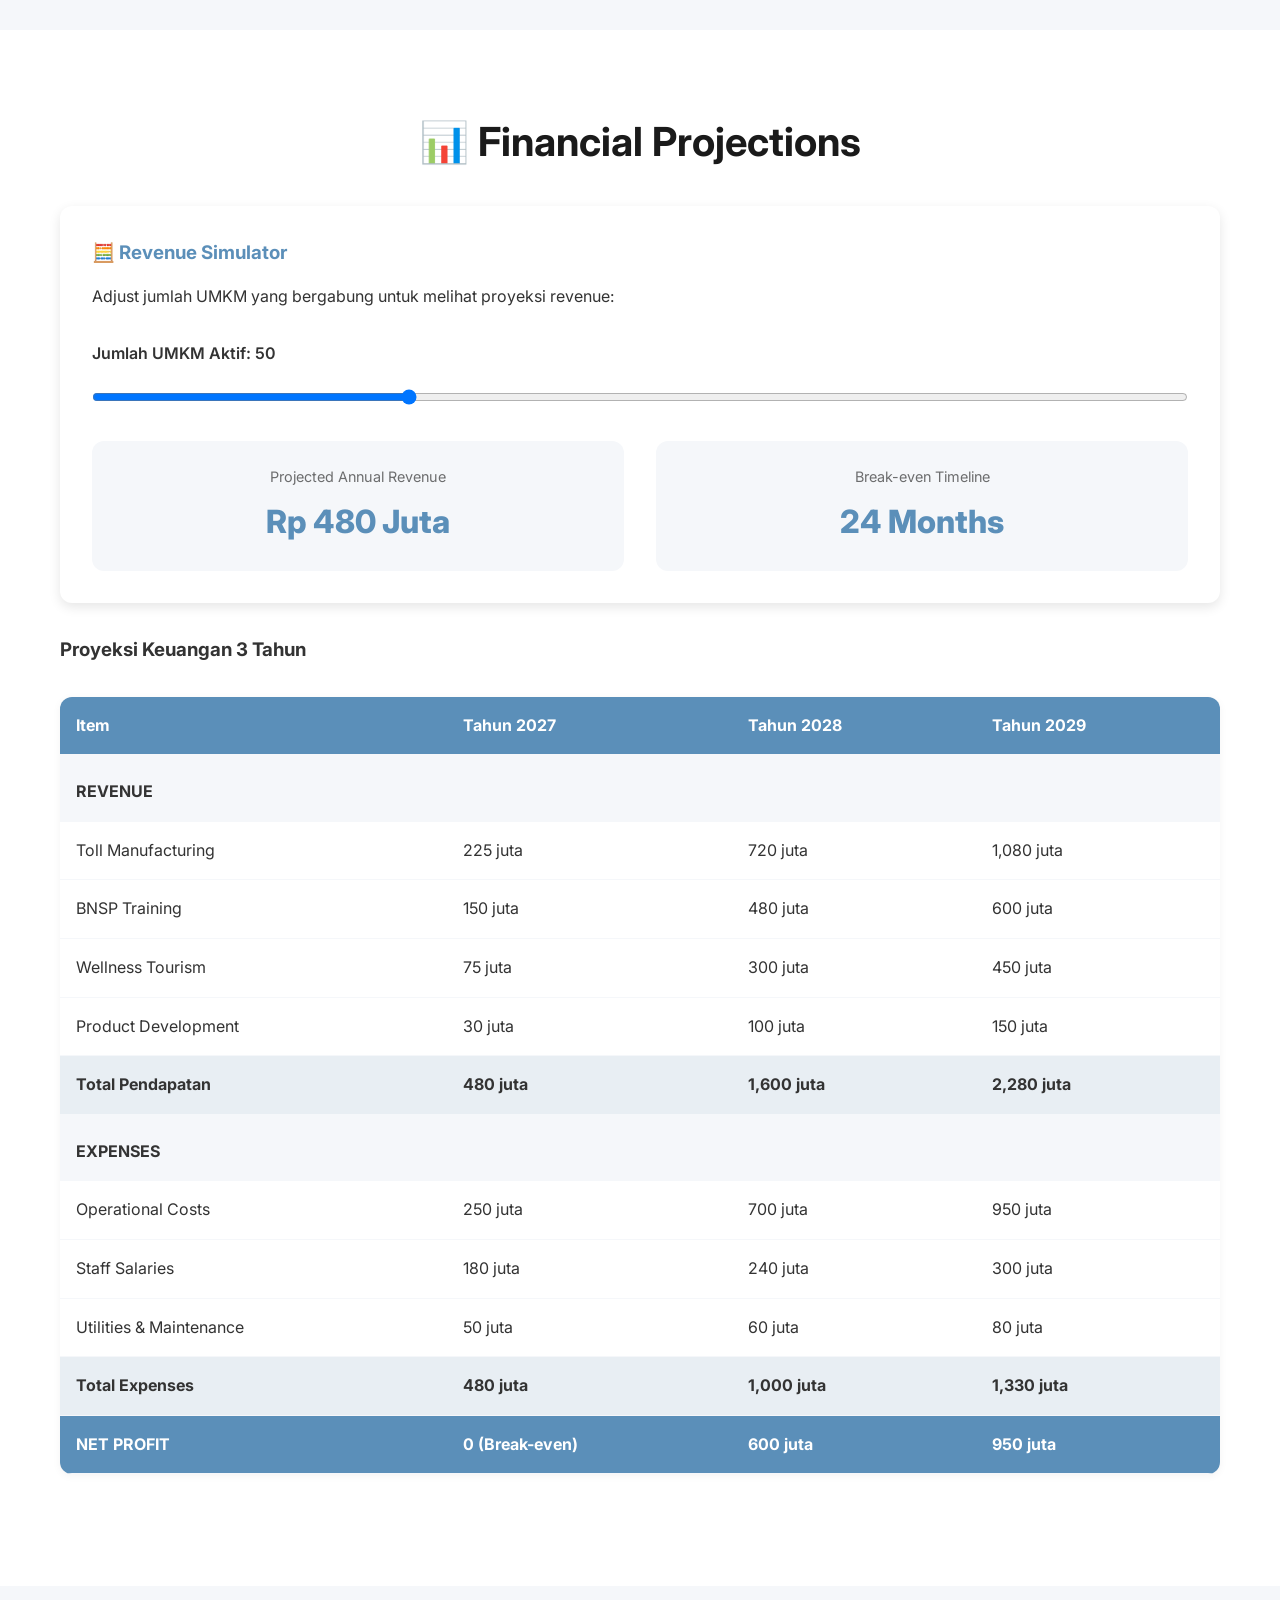
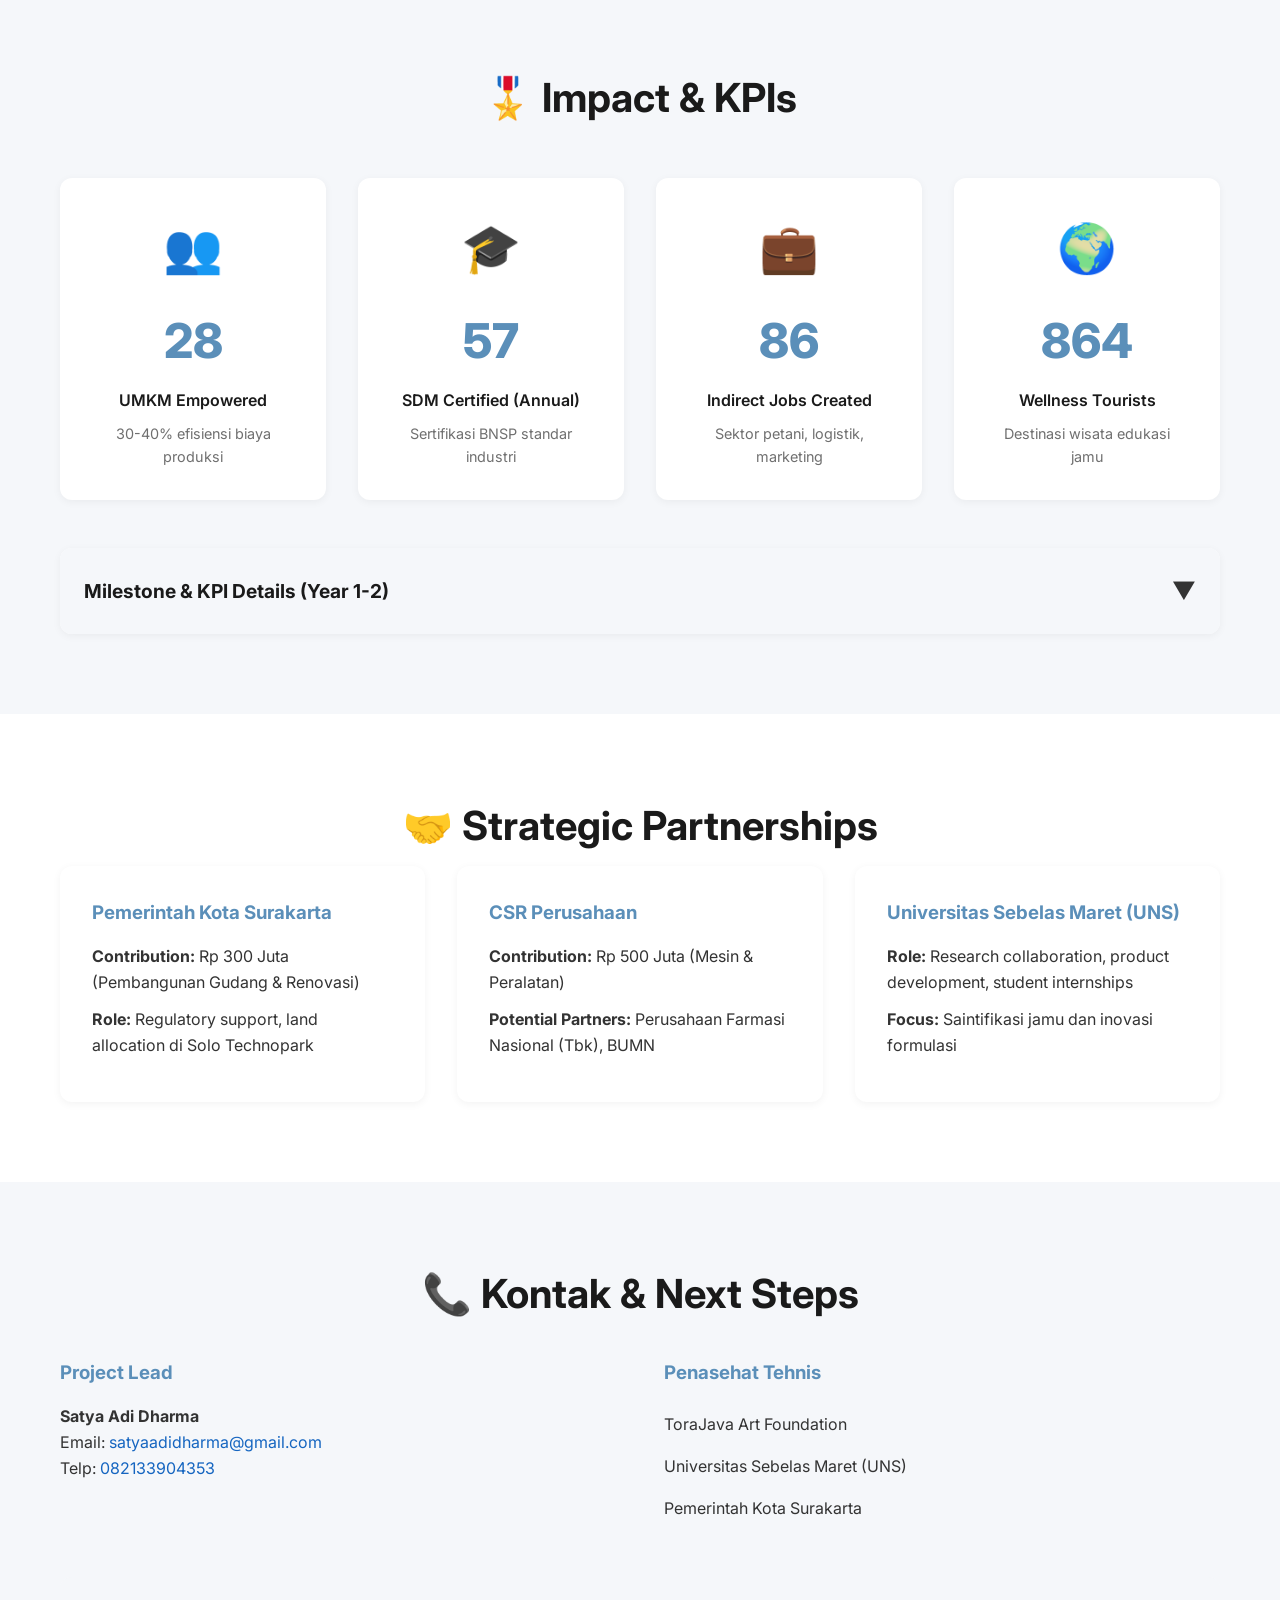
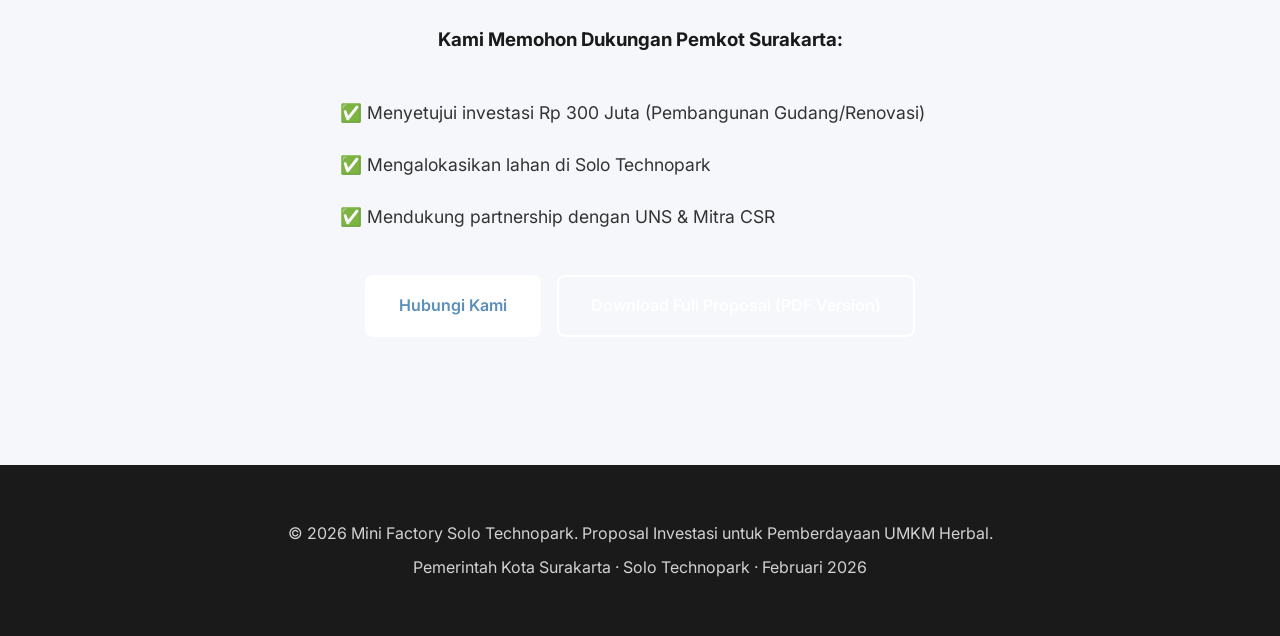
==== commit 03471f0f: "Update index_interactive.html to use style_interactive.css" ====
--- a/index_interactive.html
+++ b/index_interactive.html
@@ -7,7 +7,7 @@
   <meta name="description"
     content="Mini Factory Solo Technopark - Fasilitas CPOTB Bersama untuk Pemberdayaan 100 UMKM Herbal">
   <title>Mini Factory Solo Technopark | Proposal Investasi</title>
-  <link rel="stylesheet" href="style.css">
+  <link rel="stylesheet" href="style_interactive.css">
 </head>
 
 <body>
--- a/style_interactive.css
+++ b/style_interactive.css
@@ -0,0 +1,909 @@
+@import url('https://fonts.googleapis.com/css2?family=Inter:wght@300;400;600;700;800&display=swap');
+
+:root {
+    --primary-color: #5B8FB9;
+    --secondary-color: #1565C0;
+    --accent-color: #EF6C00;
+    --bg-color: #F5F7FA;
+    --text-color: #333;
+    --heading-color: #1A1A1A;
+    --card-bg: #FFFFFF;
+    --shadow-sm: 0 2px 8px rgba(0, 0, 0, 0.05);
+    --shadow-md: 0 4px 12px rgba(0, 0, 0, 0.1);
+    --shadow-lg: 0 10px 30px rgba(0, 0, 0, 0.15);
+    --transition-fast: 0.2s ease;
+    --transition-normal: 0.3s ease;
+}
+
+* {
+    margin: 0;
+    padding: 0;
+    box-sizing: border-box;
+}
+
+html {
+    scroll-behavior: smooth;
+}
+
+body {
+    font-family: 'Inter', sans-serif;
+    line-height: 1.6;
+    color: var(--text-color);
+    background-color: var(--bg-color);
+}
+
+.container {
+    max-width: 1200px;
+    margin: 0 auto;
+    padding: 0 20px;
+}
+
+/* ========== NAVIGATION ========== */
+#navbar {
+    position: fixed;
+    top: 0;
+    left: 0;
+    right: 0;
+    background: rgba(255, 255, 255, 0.95);
+    backdrop-filter: blur(10px);
+    box-shadow: var(--shadow-sm);
+    z-index: 1000;
+    transition: var(--transition-normal);
+}
+
+.nav-container {
+    max-width: 1200px;
+    margin: 0 auto;
+    padding: 1rem 20px;
+    display: flex;
+    justify-content: space-between;
+    align-items: center;
+}
+
+.nav-logo {
+    display: flex;
+    flex-direction: column;
+}
+
+.logo-text {
+    font-size: 1.2rem;
+    font-weight: 700;
+    color: var(--primary-color);
+}
+
+.logo-sub {
+    font-size: 0.75rem;
+    color: var(--text-color);
+    opacity: 0.7;
+}
+
+.nav-menu {
+    display: flex;
+    list-style: none;
+    gap: 1.5rem;
+    align-items: center;
+}
+
+.nav-menu a {
+    text-decoration: none;
+    color: var(--text-color);
+    font-weight: 500;
+    font-size: 0.9rem;
+    transition: var(--transition-fast);
+    padding: 0.5rem 0;
+    border-bottom: 2px solid transparent;
+}
+
+.nav-menu a:hover {
+    color: var(--primary-color);
+    border-bottom-color: var(--primary-color);
+}
+
+.nav-menu a.nav-cta {
+    background: var(--primary-color);
+    color: white;
+    padding: 0.5rem 1rem;
+    border-radius: 6px;
+    border-bottom: none;
+}
+
+.nav-menu a.nav-cta:hover {
+    background: var(--secondary-color);
+}
+
+.hamburger {
+    display: none;
+    flex-direction: column;
+    gap: 4px;
+    background: none;
+    border: none;
+    cursor: pointer;
+}
+
+.hamburger span {
+    width: 25px;
+    height: 3px;
+    background: var(--text-color);
+    border-radius: 2px;
+    transition: var(--transition-normal);
+}
+
+/* ========== HERO SECTION ========== */
+#hero {
+    position: relative;
+    min-height: 100vh;
+    display: flex;
+    align-items: center;
+    justify-content: center;
+    background: linear-gradient(135deg, #5B8FB9 0%, #8FB9D4 100%);
+    color: white;
+    text-align: center;
+    padding: 2rem;
+    background-image: url('images/solo_wellness_hub_hero.png');
+    background-size: cover;
+    background-position: center;
+    background-blend-mode: overlay;
+}
+
+.hero-overlay {
+    position: absolute;
+    top: 0;
+    left: 0;
+    right: 0;
+    bottom: 0;
+    background: linear-gradient(135deg, rgba(91, 143, 185, 0.9) 0%, rgba(143, 185, 212, 0.85) 100%);
+}
+
+.hero-content {
+    position: relative;
+    z-index: 1;
+    max-width: 1000px;
+    animation: fadeInUp 1s ease;
+}
+
+.hero-title {
+    font-size: 3rem;
+    font-weight: 800;
+    margin-bottom: 1rem;
+    line-height: 1.2;
+}
+
+.hero-subtitle {
+    font-size: 1.2rem;
+    margin-bottom: 3rem;
+    opacity: 0.95;
+    font-weight: 400;
+}
+
+.stats-grid {
+    display: grid;
+    grid-template-columns: repeat(auto-fit, minmax(200px, 1fr));
+    gap: 2rem;
+    margin: 3rem 0;
+}
+
+.stat-card {
+    background: rgba(255, 255, 255, 0.15);
+    backdrop-filter: blur(10px);
+    border-radius: 12px;
+    padding: 2rem 1rem;
+    transition: var(--transition-normal);
+}
+
+.stat-card:hover {
+    transform: translateY(-5px);
+    background: rgba(255, 255, 255, 0.2);
+}
+
+.stat-number {
+    font-size: 3.5rem;
+    font-weight: 800;
+    margin-bottom: 0.5rem;
+}
+
+.stat-label {
+    font-size: 0.95rem;
+    opacity: 0.9;
+}
+
+.hero-cta {
+    display: flex;
+    gap: 1rem;
+    justify-content: center;
+    margin-top: 3rem;
+    flex-wrap: wrap;
+}
+
+.btn {
+    display: inline-block;
+    padding: 1rem 2rem;
+    border-radius: 8px;
+    text-decoration: none;
+    font-weight: 600;
+    transition: var(--transition-normal);
+    cursor: pointer;
+    border: 2px solid transparent;
+}
+
+.btn-primary {
+    background: white;
+    color: var(--primary-color);
+}
+
+.btn-primary:hover {
+    transform: translateY(-2px);
+    box-shadow: var(--shadow-lg);
+}
+
+.btn-secondary {
+    background: transparent;
+    color: white;
+    border-color: white;
+}
+
+.btn-secondary:hover {
+    background: white;
+    color: var(--primary-color);
+}
+
+.scroll-indicator {
+    position: absolute;
+    bottom: 2rem;
+    left: 50%;
+    transform: translateX(-50%);
+    text-align: center;
+    animation: bounce 2s infinite;
+}
+
+.mouse {
+    width: 25px;
+    height: 40px;
+    border: 2px solid white;
+    border-radius: 15px;
+    position: relative;
+    margin: 0 auto 0.5rem;
+}
+
+.wheel {
+    width: 3px;
+    height: 8px;
+    background: white;
+    border-radius: 2px;
+    position: absolute;
+    top: 8px;
+    left: 50%;
+    transform: translateX(-50%);
+    animation: scroll 1.5s infinite;
+}
+
+/* ========== CONTENT SECTIONS ========== */
+.content-section {
+    padding: 5rem 0;
+}
+
+.bg-light {
+    background: white;
+}
+
+.section-title {
+    font-size: 2.5rem;
+    color: var(--heading-color);
+    margin-bottom: 0.5rem;
+    text-align: center;
+}
+
+.subtitle {
+    text-align: center;
+    color: var(--text-color);
+    opacity: 0.7;
+    font-size: 1.2rem;
+    margin-bottom: 3rem;
+}
+
+/* ========== OPPORTUNITY SECTION ========== */
+.opportunity-grid {
+    display: grid;
+    grid-template-columns: repeat(auto-fit, minmax(300px, 1fr));
+    gap: 2rem;
+    margin-bottom: 3rem;
+}
+
+.opportunity-card {
+    background: white;
+    padding: 2rem;
+    border-radius: 12px;
+    box-shadow: var(--shadow-sm);
+    transition: var(--transition-normal);
+}
+
+.opportunity-card:hover {
+    transform: translateY(-5px);
+    box-shadow: var(--shadow-md);
+}
+
+.opportunity-card h3 {
+    color: var(--primary-color);
+    margin-bottom: 1rem;
+    font-size: 1.3rem;
+}
+
+.big-number {
+    font-size: 2.5rem;
+    font-weight: 800;
+    color: var(--accent-color);
+    margin: 1rem 0;
+}
+
+/* ========== ACCORDION ========== */
+.accordion {
+    background: white;
+    border-radius: 12px;
+    box-shadow: var(--shadow-sm);
+    margin-top: 2rem;
+    overflow: hidden;
+}
+
+.accordion-header {
+    display: flex;
+    justify-content: space-between;
+    align-items: center;
+    padding: 1.5rem;
+    cursor: pointer;
+    background: var(--bg-color);
+    transition: var(--transition-fast);
+}
+
+.accordion-header:hover {
+    background: #E8EEF3;
+}
+
+.accordion-header h3 {
+    margin: 0;
+    font-size: 1.2rem;
+    color: var(--heading-color);
+}
+
+.accordion-icon {
+    font-size: 1.5rem;
+    transition: transform var(--transition-normal);
+}
+
+.accordion-header.active .accordion-icon {
+    transform: rotate(180deg);
+}
+
+.accordion-content {
+    max-height: 0;
+    overflow: hidden;
+    transition: max-height 0.4s ease;
+}
+
+.accordion-content.active {
+    max-height: 1000px;
+}
+
+.accordion-content table {
+    width: 100%;
+}
+
+/* ========== TABS ========== */
+.tabs {
+    margin-top: 2rem;
+}
+
+.tab-nav {
+    display: flex;
+    gap: 0.5rem;
+    border-bottom: 2px solid var(--bg-color);
+    margin-bottom: 2rem;
+}
+
+.tab-btn {
+    padding: 1rem 2rem;
+    background: none;
+    border: none;
+    font-size: 1rem;
+    font-weight: 600;
+    color: var(--text-color);
+    cursor: pointer;
+    border-bottom: 3px solid transparent;
+    transition: var(--transition-fast);
+}
+
+.tab-btn:hover {
+    color: var(--primary-color);
+}
+
+.tab-btn.active {
+    color: var(--primary-color);
+    border-bottom-color: var(--primary-color);
+}
+
+.tab-content {
+    display: none;
+    animation: fadeIn 0.5s ease;
+}
+
+.tab-content.active {
+    display: block;
+}
+
+.ecosystem-grid {
+    display: grid;
+    grid-template-columns: repeat(auto-fit, minmax(250px, 1fr));
+    gap: 2rem;
+}
+
+.ecosystem-card {
+    text-align: center;
+    padding: 2rem;
+    background: var(--bg-color);
+    border-radius: 12px;
+    transition: var(--transition-normal);
+}
+
+.ecosystem-card:hover {
+    transform: translateY(-5px);
+    box-shadow: var(--shadow-md);
+}
+
+.ecosystem-card .icon {
+    font-size: 3rem;
+    margin-bottom: 1rem;
+}
+
+.ecosystem-card h3 {
+    color: var(--primary-color);
+    margin-bottom: 1rem;
+}
+
+.feature-list {
+    list-style: none;
+    padding: 1rem 0;
+}
+
+.feature-list li {
+    padding: 0.75rem 0;
+    border-bottom: 1px solid var(--bg-color);
+}
+
+.comparison-table {
+    display: grid;
+    grid-template-columns: 1fr 1fr;
+    gap: 2rem;
+    margin-top: 2rem;
+}
+
+.comparison-col {
+    padding: 1.5rem;
+    background: var(--bg-color);
+    border-radius: 12px;
+}
+
+.comparison-col h4 {
+    margin-bottom: 1rem;
+    font-size: 1.2rem;
+}
+
+.comparison-col ul {
+    list-style: none;
+}
+
+.comparison-col ul li {
+    padding: 0.5rem 0;
+}
+
+/* ========== INVESTMENT SECTION ========== */
+.investment-highlight {
+    background: linear-gradient(135deg, var(--primary-color), var(--secondary-color));
+    color: white;
+    border-radius: 16px;
+    padding: 3rem;
+    margin: 2rem 0;
+    box-shadow: var(--shadow-lg);
+}
+
+.investment-total {
+    text-align: center;
+    margin-bottom: 3rem;
+}
+
+.investment-total .label {
+    font-size: 1.2rem;
+    display: block;
+    margin-bottom: 0.5rem;
+    opacity: 0.9;
+}
+
+.investment-total .amount {
+    font-size: 4rem;
+    font-weight: 800;
+    display: block;
+}
+
+.investment-breakdown {
+    display: grid;
+    grid-template-columns: repeat(auto-fit, minmax(250px, 1fr));
+    gap: 2rem;
+}
+
+.breakdown-item {
+    background: rgba(255, 255, 255, 0.15);
+    backdrop-filter: blur(10px);
+    padding: 2rem;
+    border-radius: 12px;
+    text-align: center;
+}
+
+.breakdown-source {
+    font-size: 1.3rem;
+    font-weight: 700;
+    margin-bottom: 1rem;
+}
+
+.breakdown-amount {
+    font-size: 2rem;
+    font-weight: 800;
+    margin-bottom: 0.5rem;
+}
+
+.breakdown-desc {
+    font-size: 0.95rem;
+    opacity: 0.9;
+}
+
+/* ========== CALCULATOR ========== */
+.calculator-box {
+    background: white;
+    padding: 2rem;
+    border-radius: 12px;
+    box-shadow: var(--shadow-md);
+    margin: 2rem 0;
+}
+
+.calculator-box h3 {
+    color: var(--primary-color);
+    margin-bottom: 1rem;
+}
+
+.slider-container {
+    margin: 2rem 0;
+}
+
+.slider-container label {
+    display: block;
+    margin-bottom: 1rem;
+    font-weight: 600;
+}
+
+#umkm-slider {
+    width: 100%;
+    height: 8px;
+    border-radius: 4px;
+    outline: none;
+    background: var(--bg-color);
+}
+
+#umkm-slider::-webkit-slider-thumb {
+    appearance: none;
+    width: 20px;
+    height: 20px;
+    border-radius: 50%;
+    background: var(--primary-color);
+    cursor: pointer;
+}
+
+.calc-results {
+    display: grid;
+    grid-template-columns: 1fr 1fr;
+    gap: 2rem;
+    margin-top: 2rem;
+}
+
+.calc-item {
+    text-align: center;
+    padding: 1.5rem;
+    background: var(--bg-color);
+    border-radius: 12px;
+}
+
+.calc-label {
+    display: block;
+    font-size: 0.9rem;
+    color: var(--text-color);
+    opacity: 0.7;
+    margin-bottom: 0.5rem;
+}
+
+.calc-value {
+    display: block;
+    font-size: 2rem;
+    font-weight: 800;
+    color: var(--primary-color);
+}
+
+/* ========== TABLES ========== */
+table {
+    width: 100%;
+    border-collapse: collapse;
+    margin: 2rem 0;
+    background: white;
+    border-radius: 12px;
+    overflow: hidden;
+    box-shadow: var(--shadow-sm);
+}
+
+thead {
+    background-color: var(--primary-color);
+    color: white;
+}
+
+th, td {
+    padding: 1rem;
+    text-align: left;
+    border-bottom: 1px solid var(--bg-color);
+}
+
+tr:hover {
+    background-color: #f8f9fa;
+}
+
+.financial-table .section-row td {
+    background: var(--bg-color);
+    font-weight: 600;
+    padding-top: 1.5rem;
+}
+
+.financial-table .total-row {
+    background: #E8EEF3;
+    font-weight: 700;
+}
+
+.financial-table .highlight-row {
+    background: var(--primary-color);
+    color: white;
+    font-weight: 800;
+}
+
+/* ========== IMPACT SECTION ========== */
+.impact-grid {
+    display: grid;
+    grid-template-columns: repeat(auto-fit, minmax(220px, 1fr));
+    gap: 2rem;
+    margin: 3rem 0;
+}
+
+.impact-card {
+    background: white;
+    padding: 2rem;
+    border-radius: 12px;
+    box-shadow: var(--shadow-sm);
+    text-align: center;
+    transition: var(--transition-normal);
+}
+
+.impact-card:hover {
+    transform: translateY(-5px);
+    box-shadow: var(--shadow-md);
+}
+
+.impact-icon {
+    font-size: 3rem;
+    margin-bottom: 1rem;
+}
+
+.impact-number {
+    font-size: 3rem;
+    font-weight: 800;
+    color: var(--primary-color);
+    margin-bottom: 0.5rem;
+}
+
+.impact-label {
+    font-weight: 600;
+    margin-bottom: 0.5rem;
+    color: var(--heading-color);
+}
+
+.impact-desc {
+    font-size: 0.9rem;
+    opacity: 0.7;
+}
+
+/* ========== PARTNERS SECTION ========== */
+.partners-grid {
+    display: grid;
+    grid-template-columns: repeat(auto-fit, minmax(300px, 1fr));
+    gap: 2rem;
+}
+
+.partner-card {
+    background: white;
+    padding: 2rem;
+    border-radius: 12px;
+    box-shadow: var(--shadow-sm);
+    transition: var(--transition-normal);
+}
+
+.partner-card:hover {
+    transform: translateY(-5px);
+    box-shadow: var(--shadow-md);
+}
+
+.partner-card h3 {
+    color: var(--primary-color);
+    margin-bottom: 1rem;
+}
+
+.partner-card p {
+    margin-bottom: 0.75rem;
+}
+
+/* ========== CONTACT SECTION ========== */
+.contact-box {
+    display: grid;
+    grid-template-columns: 1fr 1fr;
+    gap: 3rem;
+    margin: 2rem 0;
+}
+
+.contact-info h3,
+.contact-advisors h3 {
+    color: var(--primary-color);
+    margin-bottom: 1rem;
+}
+
+.contact-info a {
+    color: var(--secondary-color);
+    text-decoration: none;
+}
+
+.contact-info a:hover {
+    text-decoration: underline;
+}
+
+.contact-advisors ul {
+    list-style: none;
+}
+
+.contact-advisors ul li {
+    padding: 0.5rem 0;
+}
+
+.cta-box {
+    background: var(--bg-color);
+    padding: 3rem;
+    border-radius: 12px;
+    margin-top: 3rem;
+    text-align: center;
+}
+
+.cta-box h3 {
+    color: var(--heading-color);
+    margin-bottom: 1.5rem;
+}
+
+.request-list {
+    list-style: none;
+    text-align: left;
+    max-width: 600px;
+    margin: 2rem auto;
+}
+
+.request-list li {
+    padding: 0.75rem 0;
+    font-size: 1.1rem;
+}
+
+.cta-buttons {
+    display: flex;
+    gap: 1rem;
+    justify-content: center;
+    margin-top: 2rem;
+    flex-wrap: wrap;
+}
+
+/* ========== FOOTER ========== */
+footer {
+    background: var(--heading-color);
+    color: white;
+    padding: 3rem 0;
+    text-align: center;
+}
+
+footer p {
+    opacity: 0.8;
+    margin: 0.5rem 0;
+}
+
+/* ========== ANIMATIONS ========== */
+@keyframes fadeInUp {
+    from {
+        opacity: 0;
+        transform: translateY(30px);
+    }
+    to {
+        opacity: 1;
+        transform: translateY(0);
+    }
+}
+
+@keyframes fadeIn {
+    from { opacity: 0; }
+    to { opacity: 1; }
+}
+
+@keyframes bounce {
+    0%, 100% { transform: translateX(-50%) translateY(0); }
+    50% { transform: translateX(-50%) translateY(-10px); }
+}
+
+@keyframes scroll {
+    0% { opacity: 1; transform: translateX(-50%) translateY(0); }
+    100% { opacity: 0; transform: translateX(-50%) translateY(15px); }
+}
+
+/* ========== RESPONSIVE ========== */
+@media (max-width: 968px) {
+    .nav-menu {
+        display: none;
+    }
+    
+    .hamburger {
+        display: flex;
+    }
+    
+    .hero-title {
+        font-size: 2rem;
+    }
+    
+    .stat-card {
+        padding: 1.5rem 1rem;
+    }
+    
+    .stat-number {
+        font-size: 2.5rem;
+    }
+    
+    .comparison-table {
+        grid-template-columns: 1fr;
+    }
+    
+    .contact-box {
+        grid-template-columns: 1fr;
+    }
+    
+    .calc-results {
+        grid-template-columns: 1fr;
+    }
+    
+    .investment-total .amount {
+        font-size: 3rem;
+    }
+}
+
+@media (max-width: 640px) {
+    .hero-title {
+        font-size: 1.75rem;
+    }
+    
+    .hero-subtitle {
+        font-size: 1rem;
+    }
+    
+    .stats-grid {
+        grid-template-columns: 1fr;
+    }
+    
+    .section-title {
+        font-size: 2rem;
+    }
+    
+    .tab-nav {
+        flex-direction: column;
+    }
+    
+    .tab-btn {
+        text-align: left;
+    }
+}
